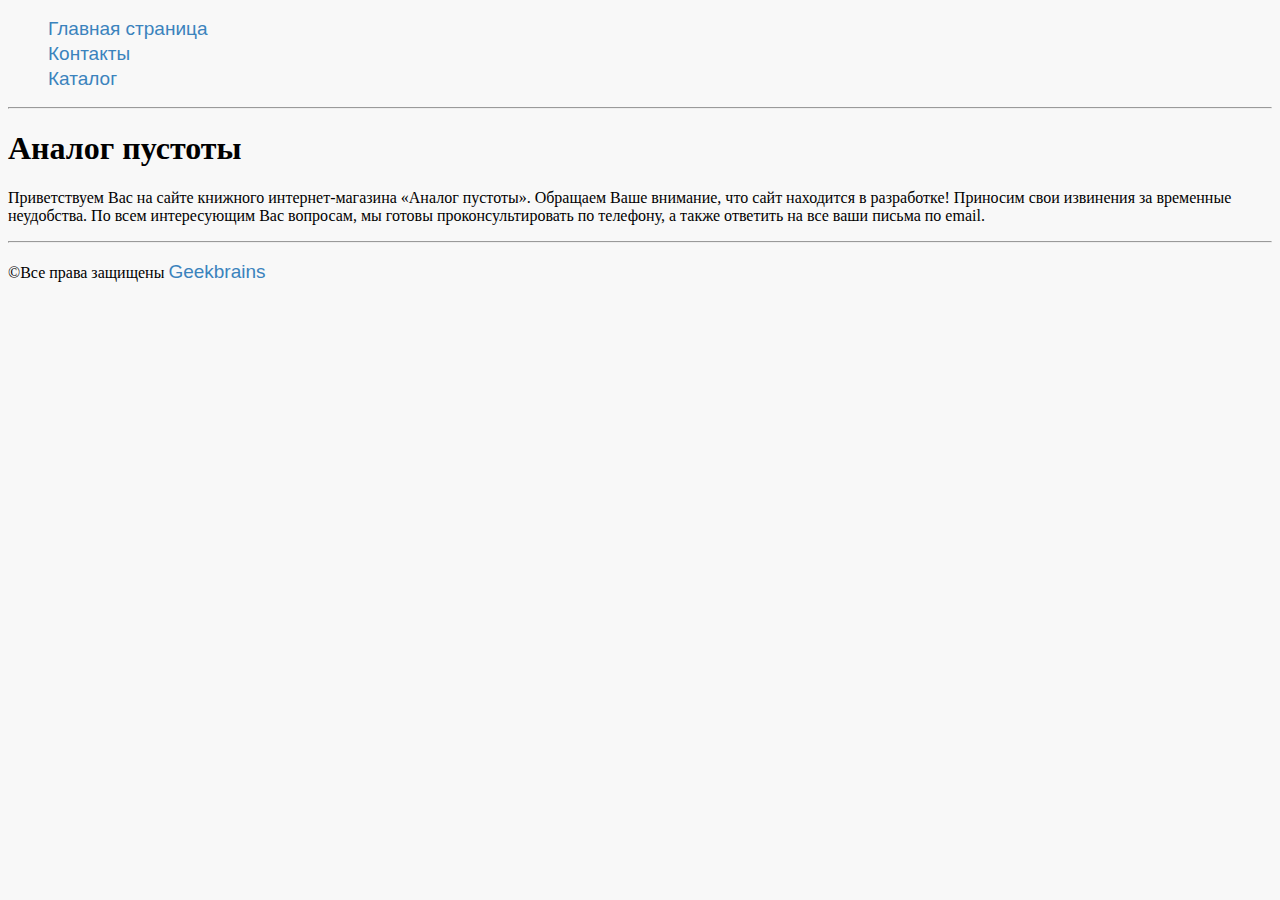
==== index.html @ f436721d "lesson-3" ====
<!DOCTYPE html>
<html>

<head>
    <meta charset="UTF-8">
    <title>Главная страница</title>
    <link rel="stylesheet" href="style.css">
</head>

<body class="bg">
    <ul class="menu">
        <li><a href="index.html">Главная страница</a></li>
        <li><a href="contact.html">Контакты</a><br></li>
        <li><a href="catalog.html">Каталог</a></li>
    </ul>
    <hr>

    <h1>Аналог пустоты</h1>
    <p>Приветствуем Вас&nbsp;на сайте книжного интернет-магазина &laquo;Аналог пустоты&raquo;. Обращаем Ваше внимание, что&nbsp;сайт находится в&nbsp;разработке! Приносим свои извинения за&nbsp;временные неудобства. По&nbsp;всем интересующим Вас&nbsp;вопросам, мы&nbsp;готовы проконсультировать по&nbsp;телефону, а&nbsp;также ответить на&nbsp;все ваши письма по&nbsp;email. </p>

    <hr>
    <footer>
        <p>&copy;Все права защищены <a class="link" href="https:/geekbrains.ru" target="_blank" title="Geekbrains.ru">Geekbrains</a></p>
    </footer>
</body>

</html>
---- style.css ----
.bg {
    background-color: #f8f8f8;
}

.menu li {
    list-style-type: none;
}

.menu li a {
    position: relative;
    line-height: 1;
    text-decoration: none;
    color: #3B83BD;
    font: 19px/25px sans-serif;
}

.link {
    position: relative;
    line-height: 1;
    text-decoration: none;
    color: #3B83BD;
    font: 19px/25px sans-serif;
}

.book-link,
.E-mail {
    position: relative;
    line-height: 1;
    text-decoration: none;
    color: #3B83BD;
    font: 19px/25px sans-serif;
}

a:not(.book-photo):not(.book-photo-link):after {
    display: block;
	position: absolute;
    cursor: pointer;
	left: 0; 
	width: 0;
	height: 2px; 
	background-color: #3B83BD; 
    content: "";
	transition: width 0.3s ease-out;
}

a:not(.book-photo):not(.book-photo-link):hover:after,
a:not(.book-photo):not(.book-photo-link):focus:after {
    width: 100%;
}

.book-photo {
    outline: 2px solid #000;
}

.heading {
    color: black;
    font-size: 18px;
    font-weight: 400;
    background: #eaeaea;
}

.short-desc {
    color: #707070;
    font-size: 14px;
    font-style: italic;
    line-height: 16px;
}

.detailed-desc {
    color: #484343;
    font-size: 16px;
    font-weight: 400;
    line-height: 24px;
    text-align: left;
}

.list {
    list-style-type: none;
}

.list li {
    color: #6e6e6e;
    font-size: 15px;
    font-weight: 500;
    line-height: 28px;
    background: url(catalog/img/faq_list5_2.png) no-repeat 0 4px;
    padding-left: 24px;
}

input[type="text"]::placeholder {
    color: #484343;
}

.input,
.button,
.textarea {
    border-radius: 3px;
    width: 200px;
    height: 35px;
    border: 1px solid;
    font-size: 14px;
    line-height: 35px;
    padding: 0 10px;
    cursor: text;  
}

.button {
    width: 130px;
    cursor: pointer;
}

.textarea {
    width: 330px;
    height: 100px;
}

.address,
.E-mail {
    list-style-type: none;
    font-size: 15px;
    font-weight: 500;
    line-height: 28px;
}

.write-to-us {
    color: black;
    font-size: 18px;
    font-weight: 400;
}
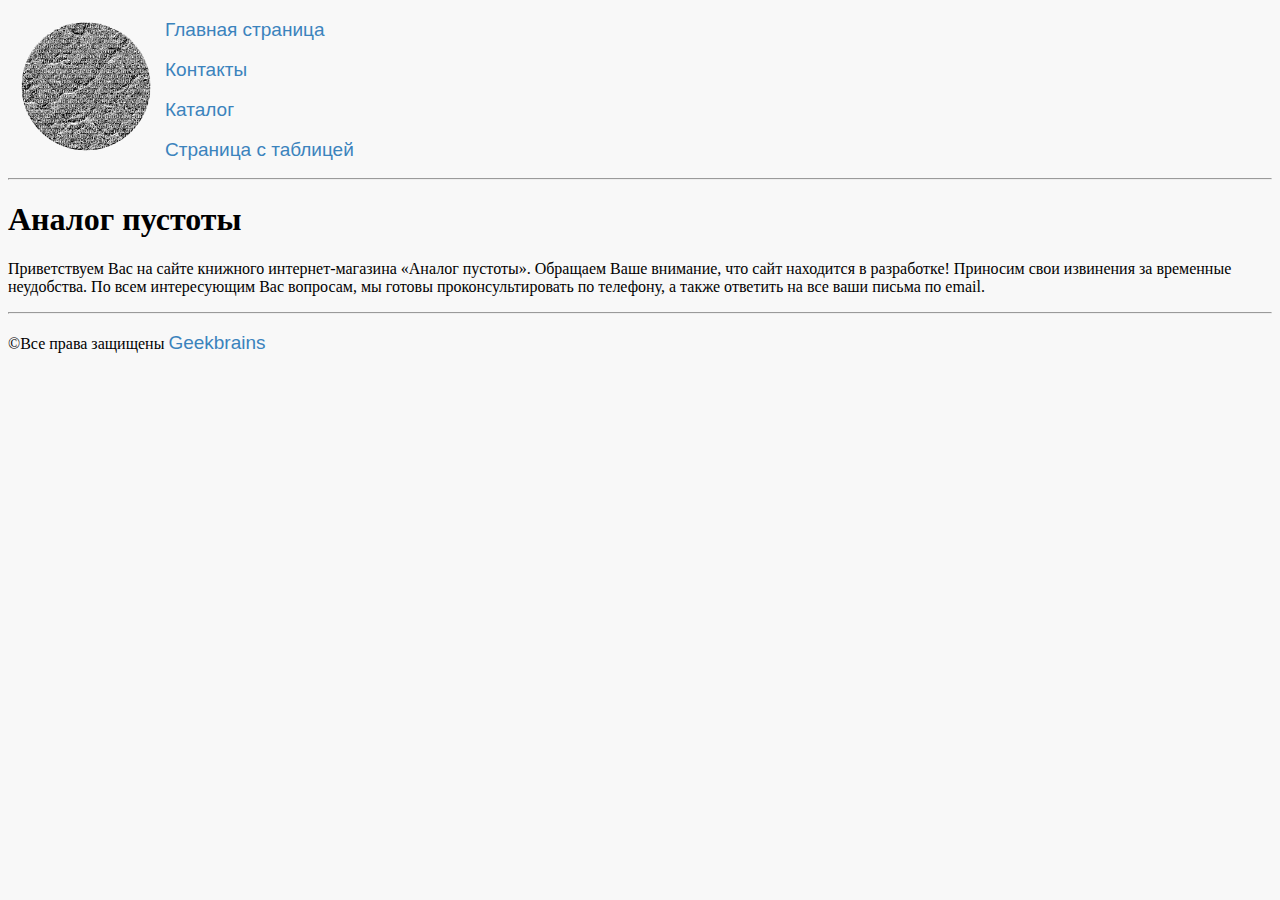
==== commit fa2294c7: "lesson-4.0" ====
--- a/index.html
+++ b/index.html
@@ -4,23 +4,35 @@
 <head>
     <meta charset="UTF-8">
     <title>Главная страница</title>
-    <link rel="stylesheet" href="style.css">
+    <link type="text/css" rel="stylesheet" href="style.css">
 </head>
 
 <body class="bg">
-    <ul class="menu">
-        <li><a href="index.html">Главная страница</a></li>
-        <li><a href="contact.html">Контакты</a><br></li>
-        <li><a href="catalog.html">Каталог</a></li>
-    </ul>
+    <header>
+        <table class="menu">
+            <tr>
+                <td rowspan="4" class="logo"><a class="logo-photo-link" href="index.html"><img src="catalog/img/bg-4.png" height="150px" alt="logo"></a></td>
+                <td><a href="index.html">Главная страница</a></td>
+            </tr>
+            <tr>
+                <td><a href="contact.html">Контакты</a></td>
+            </tr>
+            <tr>
+                <td><a href="catalog.html">Каталог</a></td>
+            </tr>
+            <tr>
+                <td><a href="table.html">Страница с таблицей</a></td>
+            </tr>
+        </table>
+    </header>
     <hr>
-
-    <h1>Аналог пустоты</h1>
-    <p>Приветствуем Вас&nbsp;на сайте книжного интернет-магазина &laquo;Аналог пустоты&raquo;. Обращаем Ваше внимание, что&nbsp;сайт находится в&nbsp;разработке! Приносим свои извинения за&nbsp;временные неудобства. По&nbsp;всем интересующим Вас&nbsp;вопросам, мы&nbsp;готовы проконсультировать по&nbsp;телефону, а&nbsp;также ответить на&nbsp;все ваши письма по&nbsp;email. </p>
-
+    <main>
+        <h1>Аналог пустоты</h1>
+        <p>Приветствуем Вас&nbsp;на сайте книжного интернет-магазина &laquo;Аналог пустоты&raquo;. Обращаем Ваше внимание, что&nbsp;сайт находится в&nbsp;разработке! Приносим свои извинения за&nbsp;временные неудобства. По&nbsp;всем интересующим Вас&nbsp;вопросам, мы&nbsp;готовы проконсультировать по&nbsp;телефону, а&nbsp;также ответить на&nbsp;все ваши письма по&nbsp;email.</p>
+    </main>
     <hr>
     <footer>
-        <p>&copy;Все права защищены <a class="link" href="https:/geekbrains.ru" target="_blank" title="Geekbrains.ru">Geekbrains</a></p>
+        <p>&copy;Все права защищены <a class="geekbrains" href="https:/geekbrains.ru" target="_blank" title="Geekbrains.ru">Geekbrains</a></p>
     </footer>
 </body>
 
--- a/style.css
+++ b/style.css
@@ -1,27 +1,11 @@
+/*Фон на страницах*/
 .bg {
     background-color: #f8f8f8;
 }
 
-.menu li {
-    list-style-type: none;
-}
-
-.menu li a {
-    position: relative;
-    line-height: 1;
-    text-decoration: none;
-    color: #3B83BD;
-    font: 19px/25px sans-serif;
-}
-
-.link {
-    position: relative;
-    line-height: 1;
-    text-decoration: none;
-    color: #3B83BD;
-    font: 19px/25px sans-serif;
-}
-
+/*Стиль ссылок*/
+.menu td a,
+.geekbrains,
 .book-link,
 .E-mail {
     position: relative;
@@ -31,27 +15,59 @@
     font: 19px/25px sans-serif;
 }
 
-a:not(.book-photo):not(.book-photo-link):after {
+/*Смена цвета ссылки при наведении*/
+.menu td a:hover,
+a:hover {
+    color: #0b4573;
+}
+
+/*Подчёркивание ссылки при наведении*/
+.menu td a:after,
+.geekbrains:after {
     display: block;
-	position: absolute;
+    position: absolute;
     cursor: pointer;
-	left: 0; 
-	width: 0;
-	height: 2px; 
-	background-color: #3B83BD; 
+    left: 0;
+    width: 0;
+    height: 2px;
+    background-color: #3B83BD;
     content: "";
-	transition: width 0.3s ease-out;
-}
-
-a:not(.book-photo):not(.book-photo-link):hover:after,
-a:not(.book-photo):not(.book-photo-link):focus:after {
+    transition: width 0.3s ease-out;
+}
+
+/*Подчёркивание ссылки при наведении полностью*/
+.menu td a:not(.logo-photo-link):hover:after,
+.menu td a:not(.logo-photo-link):focus:after,
+.geekbrains:hover:after,
+.geekbrains:focus:after {
     width: 100%;
 }
 
+/*Рамка изображения в разделе просмотра товара*/
 .book-photo {
     outline: 2px solid #000;
 }
 
+/*При наведении на изображения в разделе просмотра товара рамка исчезает*/
+.book-photo:hover {
+    outline: none;
+}
+
+/*Размер изображения в каталоге*/
+.book-photo-link img {
+    height: 250px;
+}
+
+/*Таблица в каталоге. Изменить.*/
+.catalog-table,
+.catalog-table tr td {
+    height: 100px;
+    width: 150px;
+    border-spacing: 140px 0;
+    vertical-align: top;
+}
+
+/*Заголовки (Краткое описание товара, Характеристики, Подробное описание товара)*/
 .heading {
     color: black;
     font-size: 18px;
@@ -59,6 +75,14 @@
     background: #eaeaea;
 }
 
+/*Первая буква первого слова на странице просмотра товара*/
+.short-desc:first-letter,
+.detailed-desc:first-letter {
+    font-family: "Times New Roman";
+    font-size: 200%;
+}
+
+/*Текст краткого описания товара*/
 .short-desc {
     color: #707070;
     font-size: 14px;
@@ -66,6 +90,7 @@
     line-height: 16px;
 }
 
+/*Текст подробного описания товара*/
 .detailed-desc {
     color: #484343;
     font-size: 16px;
@@ -74,46 +99,86 @@
     text-align: left;
 }
 
-.list {
-    list-style-type: none;
-}
-
-.list li {
+/*На странице просмотра товара в качестве маркеров свое изображение.*/
+.list tr {
+    background: url(catalog/img/faq_list5_2.png) no-repeat 0 4px;
+}
+
+/*Таблица краткого описания товара*/
+.list tr th,
+.list tr td {
     color: #6e6e6e;
     font-size: 15px;
     font-weight: 500;
     line-height: 28px;
-    background: url(catalog/img/faq_list5_2.png) no-repeat 0 4px;
     padding-left: 24px;
-}
-
-input[type="text"]::placeholder {
+    text-align: left;
+}
+
+/*Таблица с "Напишите нам" и картой*/
+.form-table,
+.form-table tr td {
+    width: 1500px;
+}
+
+/*Расположение карты внутри таблицы*/
+.map {
+    padding-top: 27px;
+    padding-left: 10%;
+}
+
+/*При вводе текста в поле Email на странице контактной информации меняет цвет текста и поля*/
+#email:focus {
+    color: #8bc53f;
+    outline: 1px solid #8bc53f;
+}
+
+/*Задает стиль для текста внутри полей input и textarea*/
+input[type="text"]::placeholder,
+textarea::placeholder {
     color: #484343;
-}
-
+    font: 14px/35px sans-serif;
+}
+
+/*Выравнивает поля формы внутри таблицы*/
+.input-table tr td {
+    height: 50px;
+    text-align: center;
+}
+
+/*Задает стиль для текста и курсора, введенного пользователем внутри полей input и textarea*/
 .input,
 .button,
+.textarea,
+.input-tema {
+    border-radius: 3px;
+    width: 71%;
+    height: 80%;
+    border: 1px solid;
+    font: 14px/35px sans-serif;
+    padding: 0 10px;
+    cursor: text;
+    text-transform: capitalize;
+}
+
+/*Задает стиль курсора для кнопок*/
+.button {
+    cursor: pointer;
+    
+}
+
+/*Задает ширину и высоту для поля textarea*/
 .textarea {
-    border-radius: 3px;
-    width: 200px;
-    height: 35px;
-    border: 1px solid;
-    font-size: 14px;
-    line-height: 35px;
-    padding: 0 10px;
-    cursor: text;  
-}
-
-.button {
-    width: 130px;
-    cursor: pointer;
-}
-
-.textarea {
-    width: 330px;
-    height: 100px;
-}
-
+    width: 86%;
+    height: 200px;
+}
+
+/*Задает ширину для поля с текстом темы*/
+.input-tema {
+    width: 86%;
+}
+
+/*Задает стиль для листа с адресом*/
 .address,
 .E-mail {
     list-style-type: none;
@@ -122,10 +187,24 @@
     line-height: 28px;
 }
 
+/*Отдельный стиль текста для "Напишите нам"*/
 .write-to-us {
     color: black;
     font-size: 18px;
     font-weight: 400;
 }
 
-
+/*Удалить*/
+
+.table-test,
+.table-test tr th,
+.table-test tr td {
+    border: 1px solid;
+    height: 100px;
+    width: 400px;
+    text-align: center;
+}
+
+.table-test {
+    border-collapse: collapse;
+}
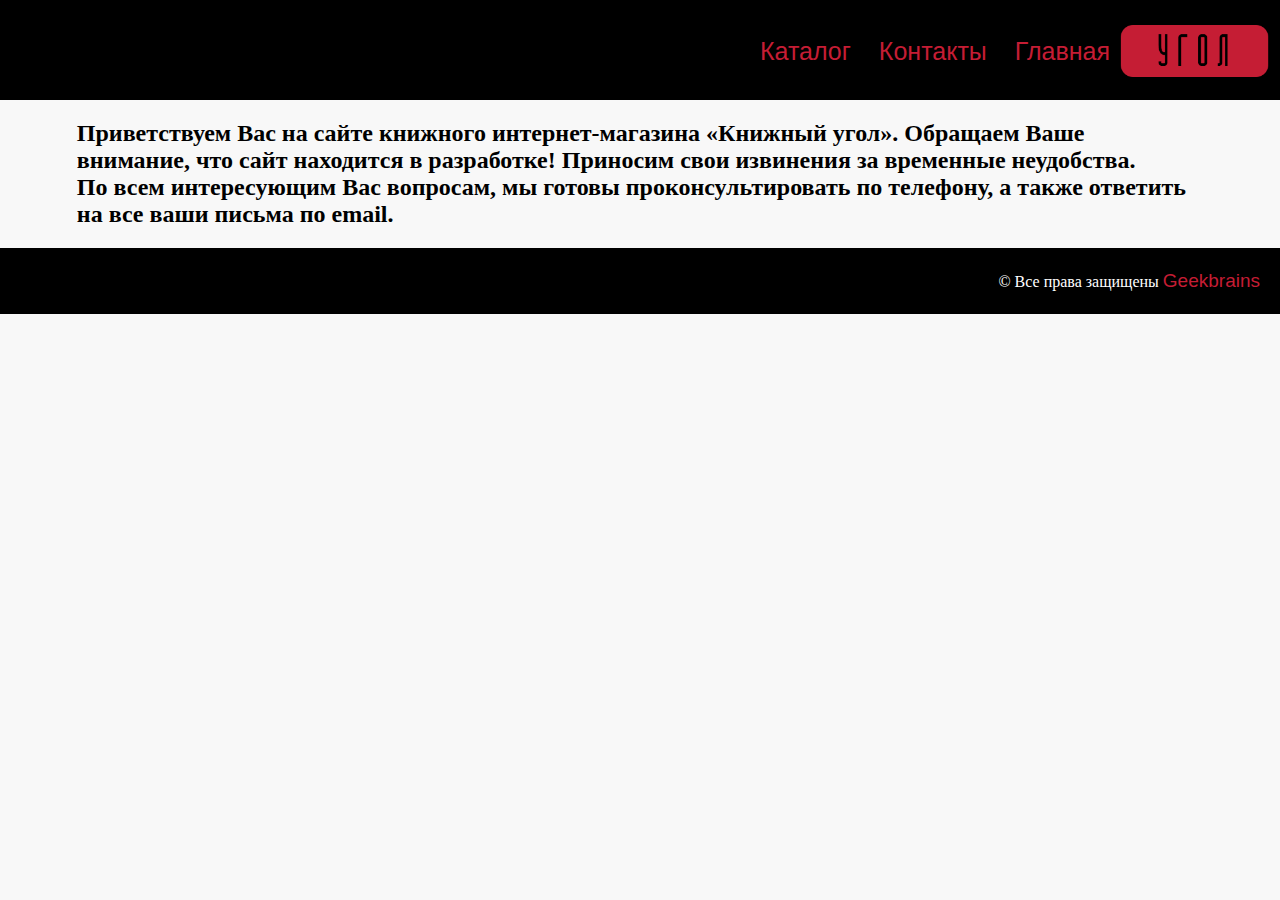
==== commit be0abf1d: "lesson-5.0" ====
--- a/index.html
+++ b/index.html
@@ -3,37 +3,45 @@
 
 <head>
     <meta charset="UTF-8">
-    <title>Главная страница</title>
-    <link type="text/css" rel="stylesheet" href="style.css">
+    <title>Книжный угол</title>
+    <link rel="stylesheet" href="style.css">
 </head>
 
 <body class="bg">
-    <header>
-        <table class="menu">
-            <tr>
-                <td rowspan="4" class="logo"><a class="logo-photo-link" href="index.html"><img src="catalog/img/bg-4.png" height="150px" alt="logo"></a></td>
-                <td><a href="index.html">Главная страница</a></td>
-            </tr>
-            <tr>
-                <td><a href="contact.html">Контакты</a></td>
-            </tr>
-            <tr>
-                <td><a href="catalog.html">Каталог</a></td>
-            </tr>
-            <tr>
-                <td><a href="table.html">Страница с таблицей</a></td>
-            </tr>
-        </table>
-    </header>
-    <hr>
-    <main>
-        <h1>Аналог пустоты</h1>
-        <p>Приветствуем Вас&nbsp;на сайте книжного интернет-магазина &laquo;Аналог пустоты&raquo;. Обращаем Ваше внимание, что&nbsp;сайт находится в&nbsp;разработке! Приносим свои извинения за&nbsp;временные неудобства. По&nbsp;всем интересующим Вас&nbsp;вопросам, мы&nbsp;готовы проконсультировать по&nbsp;телефону, а&nbsp;также ответить на&nbsp;все ваши письма по&nbsp;email.</p>
-    </main>
-    <hr>
-    <footer>
-        <p>&copy;Все права защищены <a class="geekbrains" href="https:/geekbrains.ru" target="_blank" title="Geekbrains.ru">Geekbrains</a></p>
-    </footer>
+    <div class="content">
+        <div class="header">
+            <div class="header_l">
+                <div class="header_logo">
+                    <a class="logo-photo-link" href="index.html"><img src="catalog/img/logo.png" height="62px" alt="logo"></a>
+                </div>
+                <div class="header_menu">
+                    <ul class="header_menu_list">
+                        <li class="header_menu_item">
+                            <a href="catalog.html">Каталог</a>
+                        </li>
+                        <li class="header_menu_item">
+                            <a href="contact.html">Контакты</a>
+                        </li>
+                        <li class="header_menu_item">
+                            <a href="index.html">Главная</a>
+
+                        </li>
+                    </ul>
+                </div>
+            </div>
+        </div>
+        <div class="main_page">
+            <div class="mainer">
+                <h2>Приветствуем Вас&nbsp;на сайте книжного интернет-магазина &laquo;Книжный угол&raquo;. Обращаем Ваше внимание, что&nbsp;сайт находится в&nbsp;разработке! Приносим свои извинения за&nbsp;временные неудобства. По&nbsp;всем интересующим Вас&nbsp;вопросам, мы&nbsp;готовы проконсультировать по&nbsp;телефону, а&nbsp;также ответить на&nbsp;все ваши письма по&nbsp;email.</h2>
+            </div>
+            <div class="footer">
+                <footer>
+                    <p>&copy; Все права защищены <a class="geekbrains" href="https:/geekbrains.ru" target="_blank" title="Geekbrains.ru">Geekbrains</a></p>
+                </footer>
+            </div>
+        </div>
+
+    </div>
 </body>
 
 </html>
--- a/style.css
+++ b/style.css
@@ -1,28 +1,38 @@
-/*Фон на страницах*/
 .bg {
     background-color: #f8f8f8;
-}
+    margin: 0;
+}
+
+.content {
+    
+}
+
 
 /*Стиль ссылок*/
-.menu td a,
+.header_menu_list li a,
 .geekbrains,
-.book-link,
-.E-mail {
+a {
     position: relative;
     line-height: 1;
     text-decoration: none;
-    color: #3B83BD;
+    color: #c51d34;
     font: 19px/25px sans-serif;
 }
 
 /*Смена цвета ссылки при наведении*/
-.menu td a:hover,
+.header_menu_list li a:hover,
 a:hover {
-    color: #0b4573;
+    color: #781712;
+}
+
+/*Смена цвета ссылки при нажатии*/
+.header_menu_list li a:active,
+a:active {
+    color: #c51d34;
 }
 
 /*Подчёркивание ссылки при наведении*/
-.menu td a:after,
+.header_menu_list li a:after,
 .geekbrains:after {
     display: block;
     position: absolute;
@@ -30,19 +40,175 @@
     left: 0;
     width: 0;
     height: 2px;
-    background-color: #3B83BD;
+    background-color: #c51d34;
     content: "";
     transition: width 0.3s ease-out;
 }
 
 /*Подчёркивание ссылки при наведении полностью*/
-.menu td a:not(.logo-photo-link):hover:after,
-.menu td a:not(.logo-photo-link):focus:after,
+.header_menu_list li a:hover:after,
+.header_menu_list li a:focus:after,
 .geekbrains:hover:after,
 .geekbrains:focus:after {
     width: 100%;
 }
 
+.header {
+    height: 100px;
+    position: relative;
+}
+
+.header_l {
+    background-color: black;
+    position: fixed;
+    width: 100%;
+    height: 100px;
+    z-index: 1;
+}
+
+.header_logo {
+    float: left;
+    padding-top: 20px;
+    padding-right: 8px;
+    position: absolute;
+    width: 155px;
+    height: 66px;
+    right: 0;
+}
+
+.header_menu {
+    padding-top: 20px;
+    position: absolute;
+    margin-right: 170px;
+    right: 0;
+}
+
+.header_menu_list {
+    overflow: hidden;
+    padding-left: 0px;
+}
+
+.header_menu_item {
+    display: inline;
+    overflow: hidden;
+    height: 50px;
+    padding-left: 24px;
+}
+
+.header_menu_list li a {
+    font: 25px/31px sans-serif;
+}
+
+.main_page {}
+
+.mainer {
+    background-color: #f8f8f8;
+    position: relative;
+    margin: 0 auto;
+    width: 88%;
+    padding-left: 10px;
+    padding-right: 10px;
+}
+
+
+
+
+
+
+
+.catalog_list {
+    position: relative;
+    margin-top: 50px;
+    margin-bottom: 50px;
+    height: 470px;
+    display: flex;
+    justify-content: center;
+}
+
+.books_card {
+    height: 400px;
+    width: 180px;
+    padding-right: 80px;
+    float: left;
+}
+
+.book_photo_link img {
+    width: 180px;
+    height: 290px;
+}
+
+.book_name {
+    height: 38px;
+}
+
+.book_link {
+    font: 14px/20px sans-serif;
+}
+
+.buy {
+    padding-left: 88px;
+    padding-top: 15px;
+}
+
+.buy_button {
+    height: 40px;
+    margin: 0;
+    text-align: center;
+    font-size: inherit;
+    outline: none;
+    border: none;
+    background-color: #c51d34;
+    font: 25px/31px sans-serif;
+    border-radius: 5px;
+}
+
+.buy_button:hover {
+    background-color: #a2231d;
+}
+
+.buy_button:active {
+    background-color: #c51d34;
+}
+
+.book_photo_link {}
+
+
+
+
+
+
+
+
+.product_main {
+    display: flex;
+    justify-content: center;
+    position: relative;
+}
+
+.product {
+    margin: 40px;
+    height: 100%;
+    width: 80%;
+}
+
+.product_photo_buy {
+    float: left;
+    padding-right: 60px;
+    padding-bottom: 20px;
+}
+
+.product_buy {
+    position: relative;
+    padding-top: 10px;
+}
+
+.product_photo {}
+
+.product_photo img {
+    height: 450px;
+    box-sizing: border-box;
+}
+
 /*Рамка изображения в разделе просмотра товара*/
 .book-photo {
     outline: 2px solid #000;
@@ -53,18 +219,72 @@
     outline: none;
 }
 
-/*Размер изображения в каталоге*/
-.book-photo-link img {
-    height: 250px;
-}
-
-/*Таблица в каталоге. Изменить.*/
-.catalog-table,
-.catalog-table tr td {
-    height: 100px;
-    width: 150px;
-    border-spacing: 140px 0;
-    vertical-align: top;
+.product_info {
+    overflow: hidden;
+}
+
+.product_name {
+    padding-bottom: 10px;
+    overflow: hidden;
+}
+
+.product_short_desc {
+    width: 70%;
+    height: 100%;
+    overflow: hidden;
+    margin-bottom: 30px;
+}
+
+/*Текст краткого описания товара*/
+.short_desc {
+    color: #707070;
+    font-size: 14px;
+    font-style: italic;
+    line-height: 16px;
+}
+
+.product_properties {
+    height: 100%;
+    overflow: hidden;
+}
+
+.product_props {}
+
+.product_prop {
+    color: #6e6e6e;
+    font-size: 15px;
+    font-weight: 500;
+    line-height: 28px;
+    text-align: left;
+}
+
+.product_title {
+    float: left;
+    width: 140px;
+}
+
+.product_value {}
+
+
+
+/*Первая буква первого слова на странице просмотра товара*/
+.short_desc:first-letter,
+.detailed_desc:first-letter {
+    font-family: "Times New Roman";
+    font-size: 200%;
+}
+
+.product_desc {
+    clear: both;
+}
+
+/*Текст подробного описания товара*/
+.detailed_desc {
+    color: #484343;
+    font-size: 16px;
+    font-weight: 400;
+    line-height: 24px;
+    text-align: left;
 }
 
 /*Заголовки (Краткое описание товара, Характеристики, Подробное описание товара)*/
@@ -75,56 +295,32 @@
     background: #eaeaea;
 }
 
-/*Первая буква первого слова на странице просмотра товара*/
-.short-desc:first-letter,
-.detailed-desc:first-letter {
-    font-family: "Times New Roman";
-    font-size: 200%;
-}
-
-/*Текст краткого описания товара*/
-.short-desc {
-    color: #707070;
-    font-size: 14px;
-    font-style: italic;
-    line-height: 16px;
-}
-
-/*Текст подробного описания товара*/
-.detailed-desc {
-    color: #484343;
-    font-size: 16px;
-    font-weight: 400;
-    line-height: 24px;
-    text-align: left;
-}
-
-/*На странице просмотра товара в качестве маркеров свое изображение.*/
-.list tr {
-    background: url(catalog/img/faq_list5_2.png) no-repeat 0 4px;
-}
-
-/*Таблица краткого описания товара*/
-.list tr th,
-.list tr td {
-    color: #6e6e6e;
-    font-size: 15px;
-    font-weight: 500;
-    line-height: 28px;
-    padding-left: 24px;
-    text-align: left;
-}
-
-/*Таблица с "Напишите нам" и картой*/
-.form-table,
-.form-table tr td {
-    width: 1500px;
-}
-
-/*Расположение карты внутри таблицы*/
-.map {
-    padding-top: 27px;
-    padding-left: 10%;
+
+
+
+
+
+
+
+.contact_body {
+    display: flex;
+    justify-content: center;
+    position: relative;
+}
+
+.contact {
+    width: 100%;
+}
+
+.letter_info {
+    display: flex;
+    justify-content: center;
+    position: relative;
+}
+
+.message {
+   float: left;
+    margin-bottom: 60px;
 }
 
 /*При вводе текста в поле Email на странице контактной информации меняет цвет текста и поля*/
@@ -138,12 +334,6 @@
 textarea::placeholder {
     color: #484343;
     font: 14px/35px sans-serif;
-}
-
-/*Выравнивает поля формы внутри таблицы*/
-.input-table tr td {
-    height: 50px;
-    text-align: center;
 }
 
 /*Задает стиль для текста и курсора, введенного пользователем внутри полей input и textarea*/
@@ -163,8 +353,8 @@
 
 /*Задает стиль курсора для кнопок*/
 .button {
+    width: 150px;
     cursor: pointer;
-    
 }
 
 /*Задает ширину и высоту для поля textarea*/
@@ -173,9 +363,44 @@
     height: 200px;
 }
 
-/*Задает ширину для поля с текстом темы*/
-.input-tema {
-    width: 86%;
+.name_mail {
+
+}
+
+.name {
+    height: 50px;
+    width: 450px;
+}
+
+.mail {
+    overflow: hidden;
+    height: 50px;
+    width: 450px;
+}
+
+.area {
+    
+}
+
+.buttons {
+    
+}
+
+.butt_submit {
+    float: left;
+   
+}
+
+.butt_reset {
+    float: right;
+    padding-right: 44px;
+}
+
+/*Отдельный стиль текста для "Напишите нам"*/
+.write-to-us {
+    color: black;
+    font-size: 18px;
+    font-weight: 400;
 }
 
 /*Задает стиль для листа с адресом*/
@@ -187,24 +412,35 @@
     line-height: 28px;
 }
 
-/*Отдельный стиль текста для "Напишите нам"*/
-.write-to-us {
-    color: black;
-    font-size: 18px;
-    font-weight: 400;
-}
-
-/*Удалить*/
-
-.table-test,
-.table-test tr th,
-.table-test tr td {
-    border: 1px solid;
-    height: 100px;
-    width: 400px;
-    text-align: center;
-}
-
-.table-test {
-    border-collapse: collapse;
-}
+.address_form{
+    overflow: hidden;
+    margin-top: 50px;
+    padding-left: 50px;
+    width: 30%;
+}
+
+.address li {
+    
+}
+
+.map {
+    overflow: hidden;
+    width: 100%;
+    height: 374px;
+    margin-bottom: 60px
+}
+
+
+
+.footer {
+    background-color: black;
+    width: 100%;
+    height: 66px;
+    text-align: right;
+    color: white;
+    clear: both;
+}
+
+.footer p {
+    padding: 20px;
+}
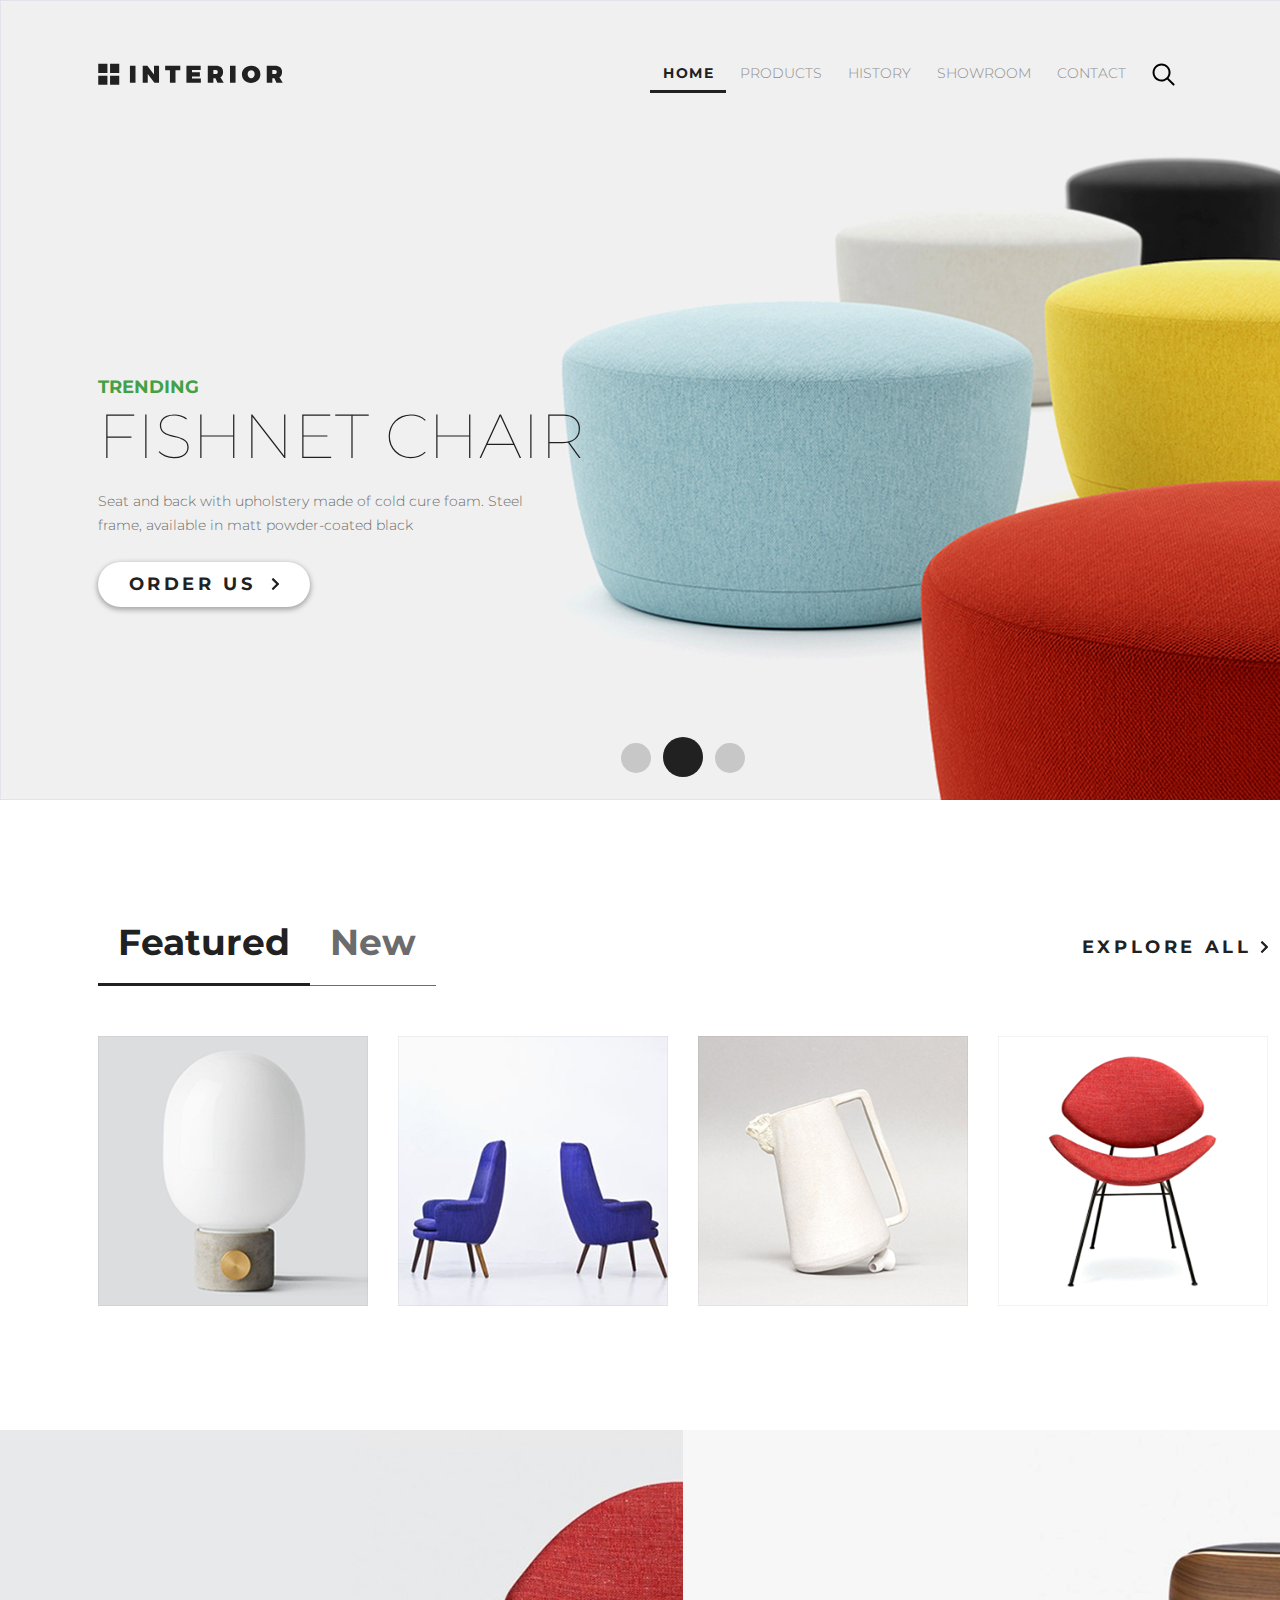
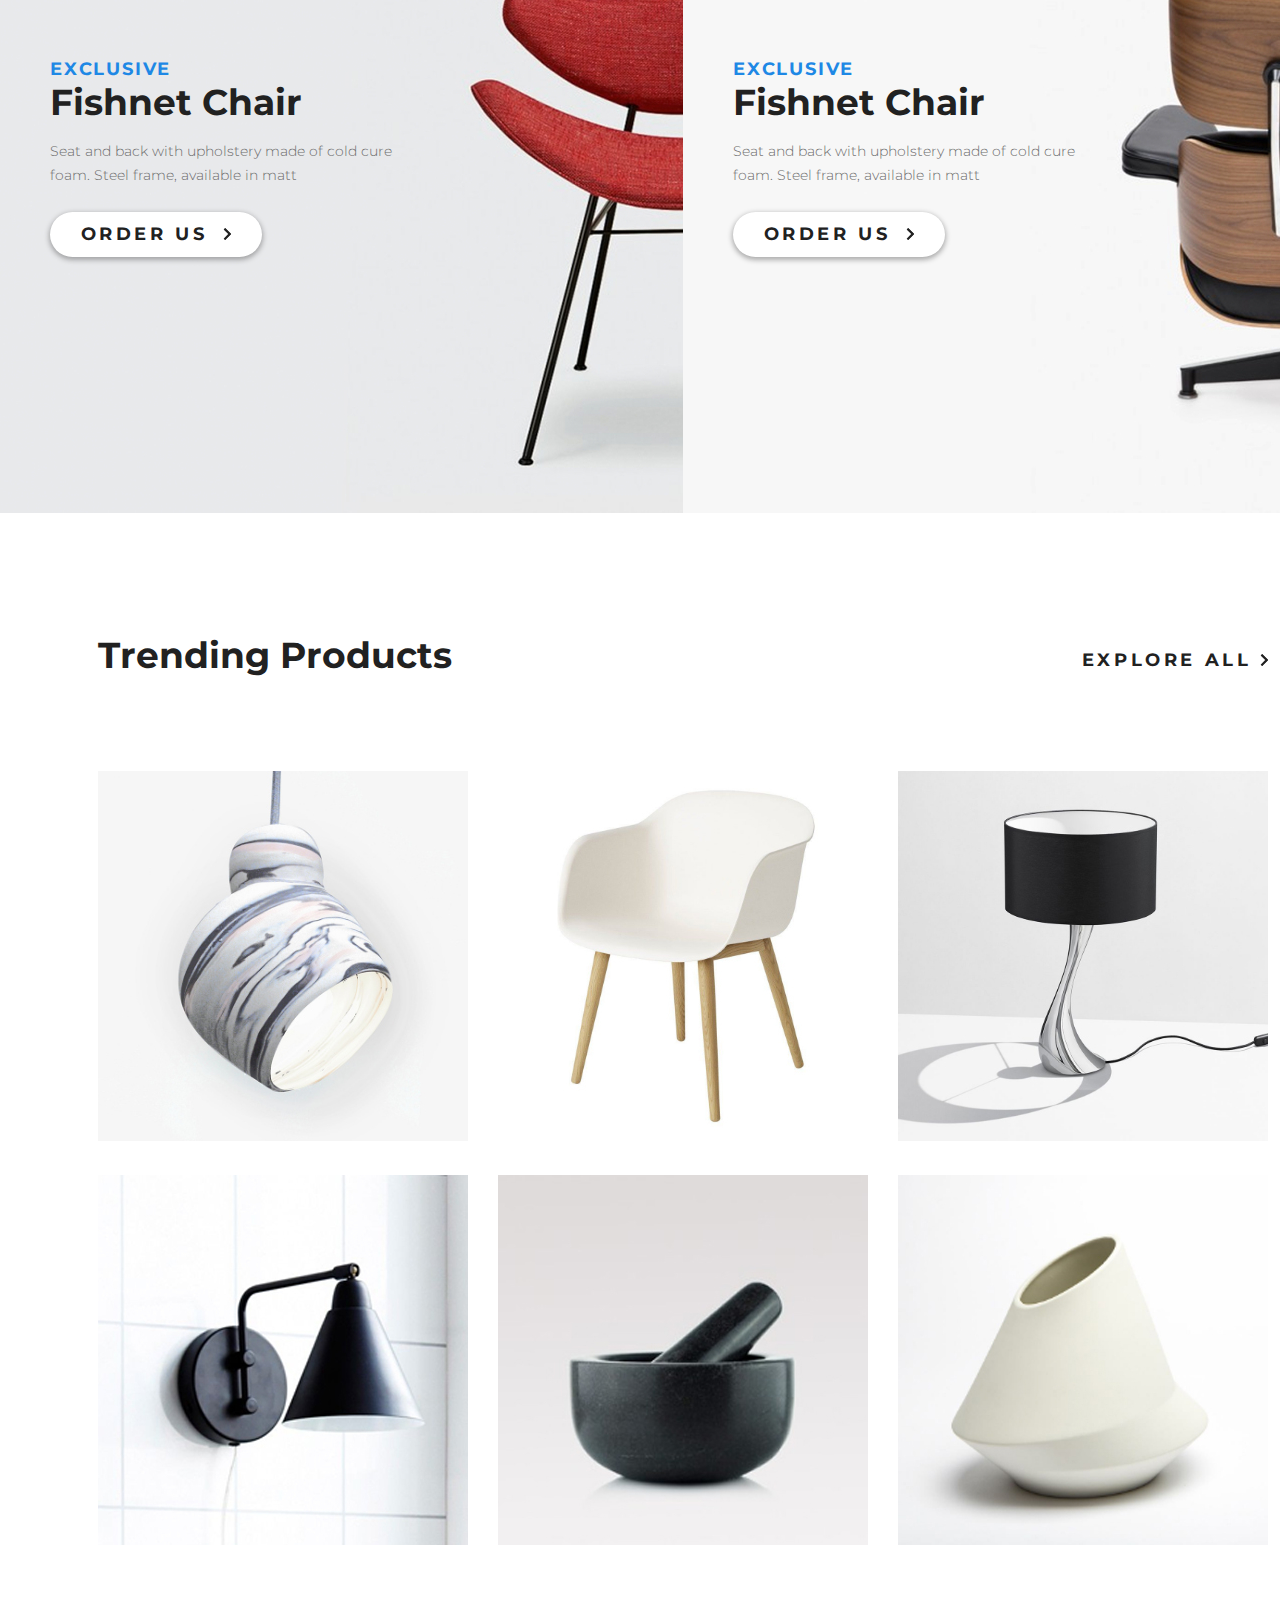
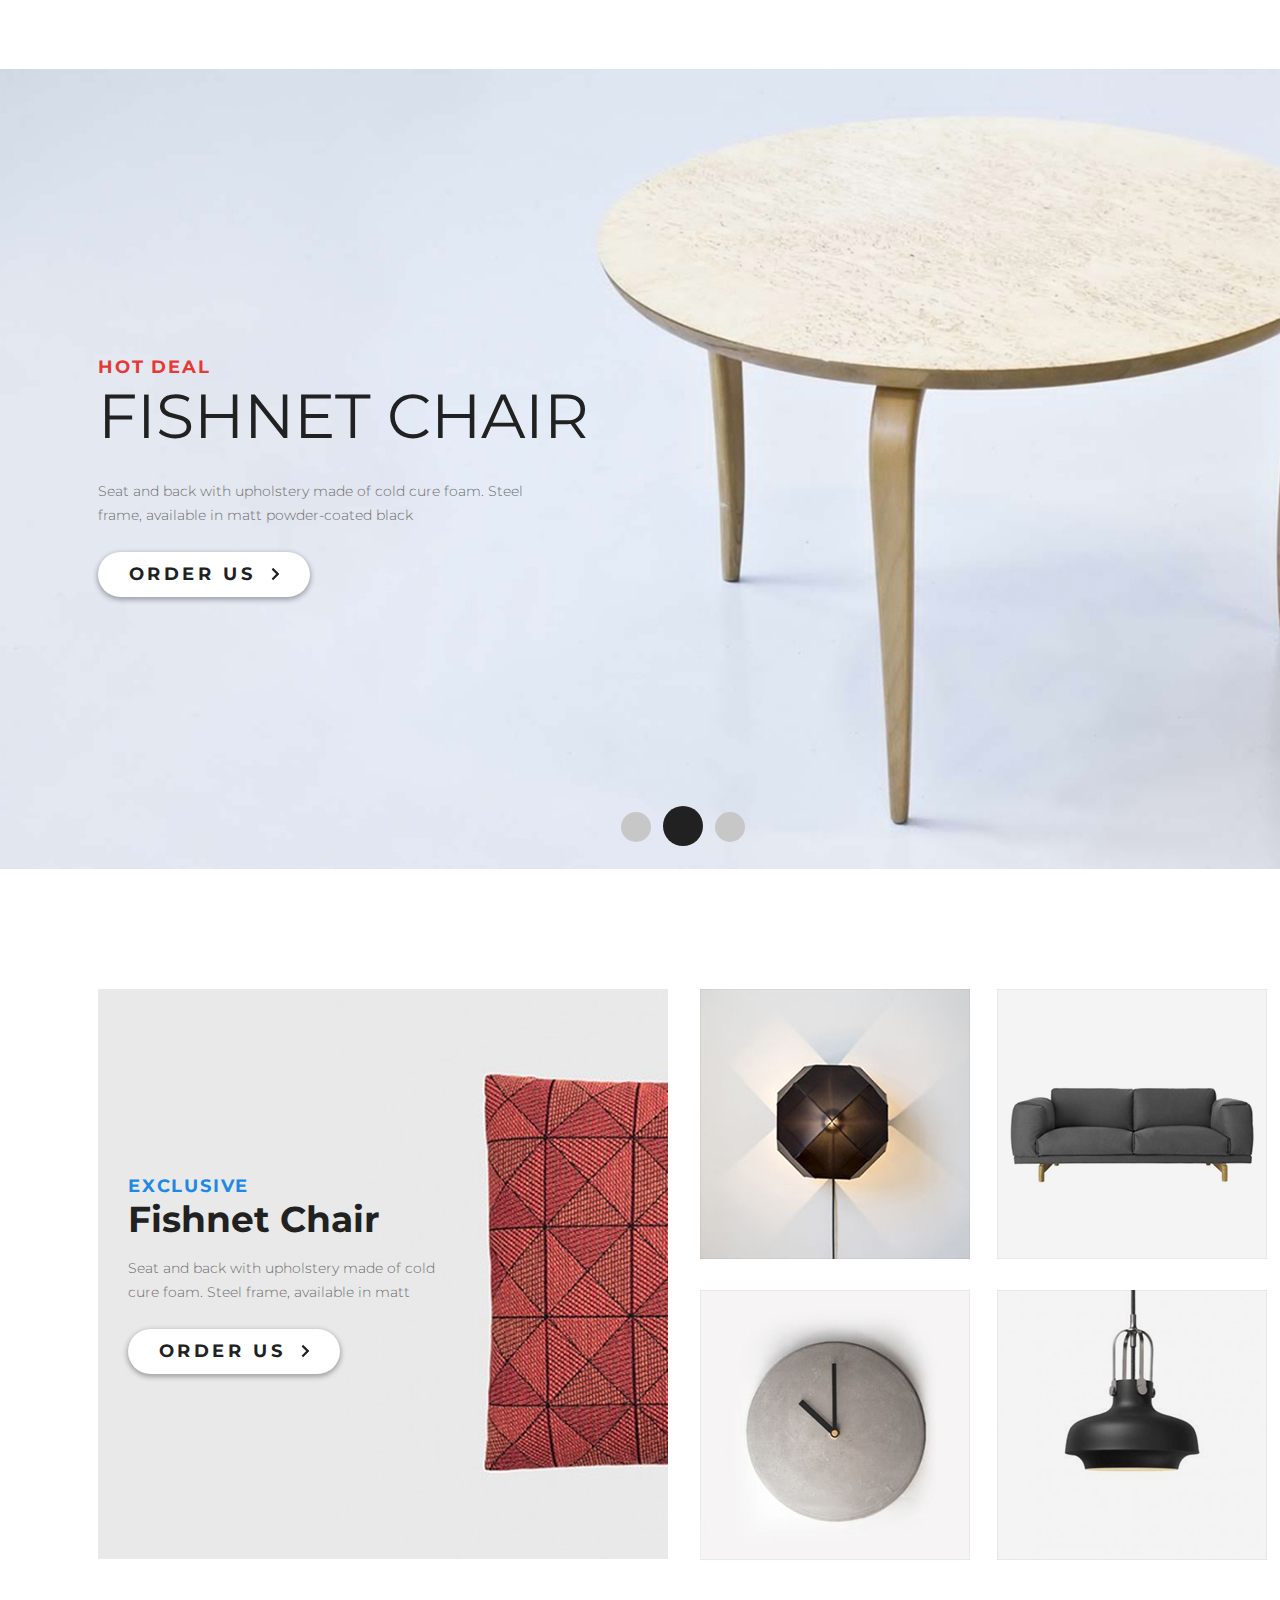
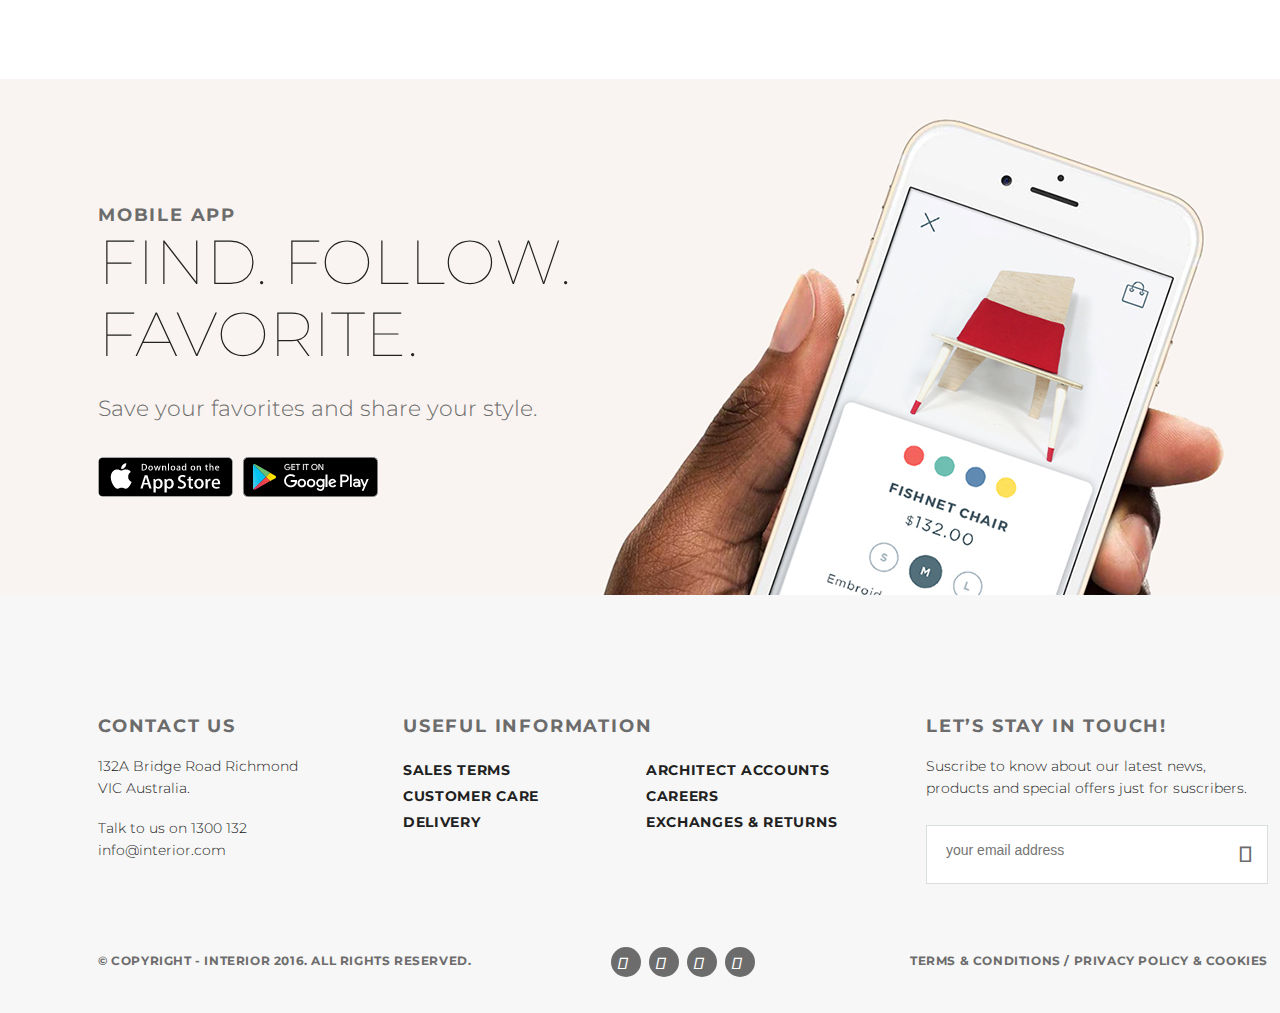
==== commit 0b9693fe: "lesson-6.0" ====
--- a/index.html
+++ b/index.html
@@ -3,44 +3,217 @@
 
 <head>
     <meta charset="UTF-8">
-    <title>Книжный угол</title>
+    <title>ГЛАВНАЯ</title>
     <link rel="stylesheet" href="style.css">
+    <link href="https://fonts.googleapis.com/css2?family=Montserrat:wght@100;300;400;700&display=swap" rel="stylesheet">
+    <link rel="stylesheet" href="https://i.icomoon.io/public/temp/e9938d19c7/UntitledProject/style.css">
+    <link rel="stylesheet" href="https://i.icomoon.io/public/temp/70972fb8df/UntitledProject/style.css">
+
 </head>
 
-<body class="bg">
-    <div class="content">
-        <div class="header">
-            <div class="header_l">
-                <div class="header_logo">
-                    <a class="logo-photo-link" href="index.html"><img src="catalog/img/logo.png" height="62px" alt="logo"></a>
-                </div>
-                <div class="header_menu">
-                    <ul class="header_menu_list">
-                        <li class="header_menu_item">
-                            <a href="catalog.html">Каталог</a>
-                        </li>
-                        <li class="header_menu_item">
-                            <a href="contact.html">Контакты</a>
-                        </li>
-                        <li class="header_menu_item">
-                            <a href="index.html">Главная</a>
-
-                        </li>
+<body>
+    <div class="container">
+        <div class="slider padding-side">
+            <div class="header clearfix">
+                <a href="#" class="logo"><img src="img/logo.svg" alt="logo"></a>
+                <ul class="menu">
+                    <li class="menu-list one"><a href="#" class="menu-link menu-link-active">HOME</a></li>
+                    <li class="menu-list two"><a href="#" class="menu-link">PRODUCTS</a></li>
+                    <li class="menu-list three"><a href="#" class="menu-link">HISTORY</a></li>
+                    <li class="menu-list four"><a href="#" class="menu-link">SHOWROOM</a></li>
+                    <li class="menu-list five"><a href="#" class="menu-link">CONTACT</a></li>
+                    <li class="menu-list"><a href="#" class="menu-link"><img src="img/search.svg" alt="search"></a></li>
+                    <hr />
+                </ul>
+            </div>
+            <div class="slider-text">
+                <p class="slider-trending">TRENDING</p>
+                <h2 class="slider-h2">Fishnet Chair</h2>
+                <p class="slider-content">Seat and back with upholstery made of cold cure foam. Steel frame, available in matt powder-coated black</p>
+                <a href="#" class="button">Order Us<img class="button-arrow" src="img/arrow.svg" alt="arrow"></a>
+            </div>
+            <div class="pagination">
+                <a href="" class="circle"></a>
+                <a href="" class="circle circle-active"></a>
+                <a href="" class="circle"></a>
+            </div>
+        </div>
+        <div class="page_layout">
+            <div class="pro4-catalog padding-side">
+                <div class="pro4-featured-head clearfix">
+                    <ul class="featured">
+                        <li class="pro4-list"><a href="#" class="pro4-link pro4-link-active">Featured</a></li>
+                        <li class="pro4-list"><a href="#" class="pro4-link">New</a></li>
                     </ul>
+                    <a href="#" class="explore-link">explore all <img src="img/arrow.svg" alt="arrow"></a>
+                </div>
+                <div class="pro4-products flex-dis">
+
+                    <div class="holder">
+                        <a href="#" class="pro4-products-link block-float">
+                            <img src="img/product-1.jpg" alt="product-1" class="pro4-products-photo product-hover">
+                            <div class="block">
+                                <div class="block-container">
+                                    <a href="" class="block-btn"><img src="img/arrow.svg" alt="arrow"></a>
+                                    <h4 class="block-h4">Fishnet Chair</h4>
+                                    <p class="block-content">Seat and back with upholstery made of cold cure foam</p>
+                                </div>
+                            </div>
+                        </a>
+                    </div>
+
+                    <div class="holder">
+                        <a href="#" class="pro4-products-link block-float">
+                            <img src="img/product-2.jpg" alt="product-2" class="pro4-products-photo product-hover">
+                            <div class="block">
+                                <div class="block-container">
+                                    <a href="" class="block-btn"><img src="img/arrow.svg" alt="arrow"></a>
+                                    <h4 class="block-h4">Fishnet Chair</h4>
+                                    <p class="block-content">Seat and back with upholstery made of cold cure foam</p>
+                                </div>
+                            </div>
+                        </a>
+                    </div>
+
+                    <div class="holder">
+                        <a href="#" class="pro4-products-link block-float">
+                            <img src="img/product-3.jpg" alt="product-3" class="pro4-products-photo product-hover">
+                            <div class="block">
+                                <div class="block-container">
+                                    <a href="" class="block-btn"><img src="img/arrow.svg" alt="arrow"></a>
+                                    <h4 class="block-h4">Fishnet Chair</h4>
+                                    <p class="block-content">Seat and back with upholstery made of cold cure foam</p>
+                                </div>
+                            </div>
+                        </a>
+                    </div>
+
+                    <div class="holder">
+                        <a href="#" class="pro4-products-lin block-float">
+                            <img src="img/product-4.jpg" alt="product-4" class="pro4-products-photo product-hover">
+                            <div class="block">
+                                <div class="block-container">
+                                    <a href="" class="block-btn"><img src="img/arrow.svg" alt="arrow"></a>
+                                    <h4 class="block-h4">Fishnet Chair</h4>
+                                    <p class="block-content">Seat and back with upholstery made of cold cure foam</p>
+                                </div>
+                            </div>
+                        </a>
+                    </div>
+
+                </div>
+            </div>
+            <div class="exclusive-catalog">
+                <div class="promo-left">
+                    <div class="promo-text">
+                        <p class="promo-exclusive">exclusive</p>
+                        <h3 class="promo-h3">Fishnet Chair</h3>
+                        <p class="promo-content">Seat and back with upholstery made of cold cure foam. Steel frame, available in matt</p>
+                        <a href="" class="button">Order Us<img class="button-arrow" src="img/arrow.svg" alt="arrow"></a>
+                    </div>
+                </div>
+                <div class="promo-right">
+                    <div class="promo-text">
+                        <p class="promo-exclusive">exclusive</p>
+                        <h3 class="promo-h3">Fishnet Chair</h3>
+                        <p class="promo-content">Seat and back with upholstery made of cold cure foam. Steel frame, available in matt</p>
+                        <a href="" class="button">Order Us<img class="button-arrow" src="img/arrow.svg" alt="arrow"></a>
+                    </div>
+                </div>
+            </div>
+            <div class="trending-catalog padding-side">
+                <div class="trending-head clearfix">
+                    <p class="trending">Trending Products</p>
+                    <a href="#" class="explore-link">explore all <img src="img/arrow.svg" alt="arrow"></a>
+                </div>
+                <div class="trending-products">
+                    <div class="trending-pro flex-dis">
+                        <a href="#" class="trending-product"><img src="img/trending-product-1.jpg" alt="trending-product-1" class="trending-product-photo product-hover"></a>
+                        <a href="#" class="trending-product"><img src="img/trending-product-2.jpg" alt="trending-product-2" class="trending-product-photo product-hover"></a>
+                        <a href="#" class="trending-product-end"><img src="img/trending-product-3.jpg" alt="trending-product-3" class="trending-product-photo product-hover"></a>
+                    </div>
+                    <div class="trending-pro flex-dis">
+                        <a href="#" class="trending-product"><img src="img/trending-product-4.jpg" alt="trending-product-4" class="trending-product-photo product-hover"></a>
+                        <a href="#" class="trending-product"><img src="img/trending-product-5.jpg" alt="trending-product-5" class="trending-product-photo product-hover"></a>
+                        <a href="#" class="trending-product-end"><img src="img/trending-product-6.jpg" alt="trending-product-6" class="trending-product-photo product-hover"></a>
+                    </div>
+                </div>
+            </div>
+            <div class="hot-deal-slider padding-side">
+                <div class="hot-deal-text">
+                    <p class="hot-deal">Hot deal</p>
+                    <h2 class="hot-deal-h2">Fishnet Chair</h2>
+                    <p class="hot-deal-content">Seat and back with upholstery made of cold cure foam. Steel frame, available in matt powder-coated black</p>
+                    <a href="" class="button">Order Us<img class="button-arrow" src="img/arrow.svg" alt="arrow"></a>
+                </div>
+                <div class="pagination">
+                    <a href="" class="circle"></a>
+                    <a href="" class="circle circle-active"></a>
+                    <a href="" class="circle"></a>
+                </div>
+            </div>
+            <div class="sm-catalog padding-side">
+                <div class="sm-left">
+                    <div class="sm-text">
+                        <p class="sm-exclusive">exclusive</p>
+                        <h3 class="sm-h3">Fishnet Chair</h3>
+                        <p class="sm-content">Seat and back with upholstery made of cold cure foam. Steel frame, available in matt</p>
+                        <a href="" class="button">Order Us<img class="button-arrow" src="img/arrow.svg" alt="arrow"></a>
+                    </div>
+                </div>
+                <div class="sm-right">
+                    <div class="sm-pro flex-dis">
+                        <a href="#" class="sm-product"><img src="img/product-1-sm.jpg" alt="" class="smproduct-photo product-hover"></a>
+                        <a href="#" class="sm-product-end"><img src="img/product-2-sm.jpg" alt="" class="smproduct-photo product-hover"></a>
+                    </div>
+                    <div class="sm-pro flex-dis">
+                        <a href="#" class="sm-product"><img src="img/product-3-sm.jpg" alt="" class="smproduct-photo product-hover"></a>
+                        <a href="#" class="sm-product-end"><img src="img/product-4-sm.jpg" alt="" class="smproduct-photo product-hover"></a>
+                    </div>
+                </div>
+            </div>
+            <div class="mobile-app-info">
+                <div class="mobile-text padding-side">
+                    <p class="mobile-app">mobile app</p>
+                    <h2 class="mobile-h2">Find. Follow. Favorite.</h2>
+                    <div class="mobile-content">Save your favorites and share your style.</div>
+                    <a href="#" class="app-store"><img src="img/app-store.jpg" alt="app store"></a>
+                    <a href="#" class="googel-play"><img src="img/google-play.jpg" alt="google play"></a>
+                </div>
+            </div>
+            <div class="footer padding-side">
+                <div class="info ">
+                    <div class="contact-us">
+                        <h4 class="footer-head">Contact Us</h4>
+                        <p class="address cont-letter">132A Bridge Road Richmond VIC Australia.</p>
+                        <p class="mail cont-letter">Talk to us on 1300 132 info@interior.com</p>
+                    </div>
+                    <div class="useful-information">
+                        <h4 class="footer-head">Useful Information</h4>
+                        <p class="useful-left useful-letter">Sales terms<br>Customer care<br>Delivery</p>
+                        <p class="useful-right useful-letter">Architect accounts<br>Careers<br>Exchanges & returns</p>
+                    </div>
+                    <div class="lets-stay">
+                        <h4 class="footer-head">Let’s Stay in Touch!</h4>
+                        <p class="lets-stay-content">Suscribe to know about our latest news, products and special offers just for suscribers.</p>
+                        <form action="" class="contact-form">
+                            <input type="text" placeholder="your email address" class="contact-form-input" autocomplete="off">
+                            <a class="contact-form-btn icon-paper-plane"></a>
+                        </form>
+                    </div>
+                </div>
+                <div class="copy">
+                    <p class="copyright fr">© Copyright - INTERIOR 2016. All Rights Reserved.</p>
+                    <div class="footer-container">
+                        <a class="submenu-link" href="#"><i class="icon icon-facebook"></i></a>
+                        <a class="submenu-link" href="#"><i class="icon icon-twitter"></i></a>
+                        <a class="submenu-link" href="#"><i class="icon icon-google-plus"></i></a>
+                        <a class="submenu-link" href="#"><i class="icon icon-pinterest2"></i></a>
+                    </div>
+                    <p class="terms fr">Terms & Conditions / Privacy policy & Cookies</p>
                 </div>
             </div>
         </div>
-        <div class="main_page">
-            <div class="mainer">
-                <h2>Приветствуем Вас&nbsp;на сайте книжного интернет-магазина &laquo;Книжный угол&raquo;. Обращаем Ваше внимание, что&nbsp;сайт находится в&nbsp;разработке! Приносим свои извинения за&nbsp;временные неудобства. По&nbsp;всем интересующим Вас&nbsp;вопросам, мы&nbsp;готовы проконсультировать по&nbsp;телефону, а&nbsp;также ответить на&nbsp;все ваши письма по&nbsp;email.</h2>
-            </div>
-            <div class="footer">
-                <footer>
-                    <p>&copy; Все права защищены <a class="geekbrains" href="https:/geekbrains.ru" target="_blank" title="Geekbrains.ru">Geekbrains</a></p>
-                </footer>
-            </div>
-        </div>
-
     </div>
 </body>
 
--- a/style.css
+++ b/style.css
@@ -1,446 +1,715 @@
-.bg {
-    background-color: #f8f8f8;
+* {
     margin: 0;
-}
-
-.content {
-    
-}
-
-
-/*Стиль ссылок*/
-.header_menu_list li a,
-.geekbrains,
-a {
-    position: relative;
-    line-height: 1;
-    text-decoration: none;
-    color: #c51d34;
-    font: 19px/25px sans-serif;
-}
-
-/*Смена цвета ссылки при наведении*/
-.header_menu_list li a:hover,
-a:hover {
-    color: #781712;
-}
-
-/*Смена цвета ссылки при нажатии*/
-.header_menu_list li a:active,
-a:active {
-    color: #c51d34;
-}
-
-/*Подчёркивание ссылки при наведении*/
-.header_menu_list li a:after,
-.geekbrains:after {
-    display: block;
-    position: absolute;
-    cursor: pointer;
-    left: 0;
-    width: 0;
-    height: 2px;
-    background-color: #c51d34;
+    padding: 0;
+}
+
+body {
+    font-family: "Montserrat", sans-serif;
+}
+
+.clearfix:after {
     content: "";
-    transition: width 0.3s ease-out;
-}
-
-/*Подчёркивание ссылки при наведении полностью*/
-.header_menu_list li a:hover:after,
-.header_menu_list li a:focus:after,
-.geekbrains:hover:after,
-.geekbrains:focus:after {
-    width: 100%;
-}
-
-.header {
-    height: 100px;
-    position: relative;
-}
-
-.header_l {
-    background-color: black;
-    position: fixed;
-    width: 100%;
-    height: 100px;
-    z-index: 1;
-}
-
-.header_logo {
-    float: left;
-    padding-top: 20px;
-    padding-right: 8px;
-    position: absolute;
-    width: 155px;
-    height: 66px;
-    right: 0;
-}
-
-.header_menu {
-    padding-top: 20px;
-    position: absolute;
-    margin-right: 170px;
-    right: 0;
-}
-
-.header_menu_list {
-    overflow: hidden;
-    padding-left: 0px;
-}
-
-.header_menu_item {
-    display: inline;
-    overflow: hidden;
-    height: 50px;
-    padding-left: 24px;
-}
-
-.header_menu_list li a {
-    font: 25px/31px sans-serif;
-}
-
-.main_page {}
-
-.mainer {
-    background-color: #f8f8f8;
-    position: relative;
-    margin: 0 auto;
-    width: 88%;
-    padding-left: 10px;
-    padding-right: 10px;
-}
-
-
-
-
-
-
-
-.catalog_list {
-    position: relative;
-    margin-top: 50px;
-    margin-bottom: 50px;
-    height: 470px;
+    display: table;
+    clear: both;
+}
+
+.padding-side {
+    padding-left: 98px;
+    padding-right: 98px;
+}
+
+.flex-dis {
     display: flex;
     justify-content: center;
 }
 
-.books_card {
-    height: 400px;
-    width: 180px;
+. .holder {
+    position: relative;
+    width: 270px;
+    height: 270px;
+    padding-right: 30px;
+}
+
+.block {
+    position: absolute;
+    width: 270px;
+    height: 270px;
+    background: rgba(255, 255, 255, 0.9);
+    outline: 1px solid #9c9c9c;
+    display: none;
+}
+
+.block-container {
+    padding-top: 62px;
+    padding-left: 32px;
+    width: 206px;
+    height: 126px;
+    text-align: center;
+}
+
+.block-btn {
+    font-size: 18px;
+    text-transform: uppercase;
+    display: inline-block;
+    width: 48px;
+    height: 48px;
+    text-align: center;
+    line-height: 45px;
+    text-decoration: none;
+    box-shadow: 0 2px 5px 1px rgba(33, 33, 33, 0.35);
+    border-radius: 23px;
+    background-color: #ffffff;
+}
+
+.block-h4 {
+    color: #212121;
+    font-size: 22px;
+    font-weight: 700;
+    padding-top: 10px;
+    padding-bottom: 13px;
+}
+
+.block-content {
+    color: #6c6c6c;
+    font-size: 14px;
+    font-weight: 300;
+    width: 226px;
+}
+
+.block-float {
+    float: left;
+}
+
+.holder:hover .block {
+    display: block;
+}
+
+.container {
+    width: 1366px;
+    margin: 0 auto;
+}
+
+/**header**/
+
+.slider {
+    height: 800px;
+    background-image: url(img/slider-img.jpg);
+    position: relative;
+}
+
+.header {
+    padding-top: 63px;
+}
+
+.menu {
+    float: right;
     padding-right: 80px;
-    float: left;
-}
-
-.book_photo_link img {
-    width: 180px;
-    height: 290px;
-}
-
-.book_name {
-    height: 38px;
-}
-
-.book_link {
-    font: 14px/20px sans-serif;
-}
-
-.buy {
-    padding-left: 88px;
+}
+
+.menu-list {
+    list-style-type: none;
+    float: left;
+}
+
+.menu-link {
+    color: #8c8c8c;
+    font-size: 14px;
+    font-weight: 300;
+    text-transform: uppercase;
+    text-decoration: none;
+    padding: 10px 13px;
+    width: 25%
+}
+
+.menu-link-active {
+    color: #212121;
+    font-weight: 700;
+    letter-spacing: 1.4px;
+}  
+
+.two:hover ~ hr {
+  margin-left: 15%;
+    width: 19%;
+}
+
+.three:hover ~ hr {
+  margin-left: 35%;
+    width: 16%;
+}
+
+.four:hover ~ hr {
+  margin-left: 52%;
+    width: 20%;
+}
+
+.five:hover ~ hr {
+  margin-left: 74%;
+    width: 16%;
+}
+
+hr {
+  height: 3px;
+  width: 14%;
+  margin: 0;
+  background: #212121;
+  border: none;
+  transition: .3s ease-in-out;
+}
+
+.slider-text {
+    padding-top: 283px;
+}
+
+.slider-trending {
+    color: #43a047;
+    font-size: 18px;
+    font-weight: 700;
+    text-transform: uppercase;
+}
+
+.slider-h2 {
+    color: #212121;
+    font-size: 62px;
+    font-weight: 100;
+    text-transform: uppercase;
+}
+
+.slider-content {
+    color: #6c6c6c;
+    font-size: 14px;
+    font-weight: 300;
     padding-top: 15px;
-}
-
-.buy_button {
+    margin-bottom: 25px;
+    width: 458px;
+    line-height: 24px
+}
+
+.button {
+    color: #212121;
+    font-size: 18px;
+    font-weight: 700;
+    text-transform: uppercase;
+    display: inline-block;
+    width: 212px;
+    height: 45px;
+    text-align: center;
+    line-height: 45px;
+    text-decoration: none;
+    box-shadow: 0 2px 5px 1px rgba(33, 33, 33, 0.35);
+    border-radius: 23px;
+    background-color: #ffffff;
+    letter-spacing: 3.6px;
+}
+
+.button-arrow {
+    padding-left: 16px;
+}
+
+.pagination {
+    position: absolute;
+    width: 1170px;
+    bottom: 19px;
+    text-align: center;
+}
+
+.circle {
+    width: 30px;
+    height: 30px;
+    border-radius: 50%;
+    background-color: #c7c7c7;
+    display: inline-block;
+    margin: 4px;
+}
+
+.circle-active {
+    width: 40px;
     height: 40px;
-    margin: 0;
+    background-color: #212121;
+    margin-bottom: 0;
+}
+
+/**end of header**/
+
+.page-layout {}
+
+/**pro4**/
+
+.por4-catalog {
+    height: 609px;
+}
+
+.pro4-featured-head {
+    padding-top: 120px;
+}
+
+.featured {
+    list-style-type: none;
+}
+
+.pro4-list {
+    float: left;
+}
+
+.pro4-link {
+    color: #6c6c6c;
+    font-size: 36px;
+    font-weight: 700;
+    text-decoration: none;
+    border-bottom: 1px solid #6c6c6c;
+    padding: 21px 20px;
+}
+
+.pro4-link-active {
+    color: #212121;
+    font-size: 36px;
+    font-weight: 700;
+    border-bottom: 3px solid #212121;
+    padding: 19px 20px;
+}
+
+.explore-link {
+    color: #212121;
+    font-size: 18px;
+    font-weight: 700;
+    text-transform: uppercase;
+    text-decoration: none;
+    float: right;
+    padding-top: 16px;
+    letter-spacing: 3.6px;
+}
+
+.pro4-products {
+    padding-top: 72px;
+    padding-bottom: 120px;
+}
+
+.pro4-products-link {
+    padding-right: 30px;
+}
+
+pro4-products-photo {
+    width: 270px;
+}
+
+/**end of pro4**/
+
+/**exclusive**/
+
+.exclusive-catalog {
+    height: 683px;
+    width: 1366px;
+}
+
+.promo-left {
+    background-image: url(img/promo-img1.jpg);
+    float: left;
+    height: 683px;
+    width: 683px;
+}
+
+.promo-right {
+    background-image: url(img/promo-img.jpg);
+    height: 683px;
+    overflow: hidden;
+}
+
+.promo-text {
+    padding-top: 228px;
+    padding-left: 50px;
+}
+
+.promo-exclusive {
+    color: #1e88e5;
+    font-size: 18px;
+    font-weight: 700;
+    text-transform: uppercase;
+    letter-spacing: 1.8px;
+}
+
+.promo-h3 {
+    color: #212121;
+    font-size: 36px;
+    font-weight: 700;
+}
+
+.promo-content {
+    color: #6c6c6c;
+    font-size: 14px;
+    font-weight: 300;
+    width: 385px;
+    padding-top: 15px;
+    padding-bottom: 25px;
+    line-height: 24px;
+}
+
+/**end of exclusive**/
+
+/**trending**/
+
+.trending-head {
+    padding-top: 120px;
+}
+
+.trending {
+    color: #212121;
+    font-size: 36px;
+    font-weight: 700;
+    float: left;
+}
+
+.trending-products {
+    padding-top: 64px;
+    padding-bottom: 120px;
+}
+
+.trending-product {
+    padding-right: 30px;
+    padding-top: 30px;
+}
+
+.trending-product-end {
+    padding-top: 30px;
+}
+
+/**end of trending**/
+
+/**hot-deal**/
+
+.hot-deal-slider {
+    background-image: url(img/hot-deal-slider.jpg);
+    height: 800px;
+    position: relative;
+}
+
+.hot-deal-text {
+    padding-top: 287px;
+}
+
+.hot-deal {
+    color: #e53935;
+    font-size: 18px;
+    font-weight: 700;
+    text-transform: uppercase;
+    letter-spacing: 1.8px;
+}
+
+.hot-deal-h2 {
+    color: #212121;
+    font-size: 62px;
+    font-weight: 400;
+    text-transform: uppercase;
+}
+
+.hot-deal-content {
+    color: #6c6c6c;
+    font-size: 14px;
+    font-weight: 300;
+    width: 458px;
+    padding-top: 25px;
+    padding-bottom: 25px;
+    line-height: 24px;
+}
+
+/**end of hot-deal**/
+
+/**sm**/
+
+.sm-catalog {
+    height: 810px;
+}
+
+.sm-left {
+    background-image: url(img/product-1-sm-left.png);
+    width: 570px;
+    height: 570px;
+    float: left;
+    margin-top: 120px;
+    margin-bottom: 120px;
+}
+
+.sm-text {
+    padding-top: 186px;
+    padding-left: 30px;
+}
+
+.sm-exclusive {
+    color: #1e88e5;
+    font-size: 18px;
+    font-weight: 700;
+    text-transform: uppercase;
+    letter-spacing: 1.8px;
+}
+
+.sm-h3 {
+    color: #212121;
+    font-size: 36px;
+    font-weight: 700;
+}
+
+.sm-content {
+    color: #6c6c6c;
+    font-size: 14px;
+    font-weight: 300;
+    line-height: 24px;
+    padding-top: 15px;
+    padding-bottom: 25px;
+    width: 340px;
+
+}
+
+.sm-right {
+    float: right;
+    width: 570px;
+    padding-top: 120px;
+    padding-bottom: 120px;
+}
+
+.sm-product {
+    padding-bottom: 27px;
+    padding-right: 27px;
+}
+
+/**end of sm**/
+
+/**mobile-app**/
+
+.mobile-app-info {
+    background-image: url(img/mobile-img.jpg);
+    height: 516px;
+}
+
+.mobile-text {
+    padding-top: 125px;
+}
+
+.mobile-app {
+    color: #6c6c6c;
+    font-size: 18px;
+    font-weight: 700;
+    text-transform: uppercase;
+    letter-spacing: 1.8px;
+}
+
+.mobile-h2 {
+    color: #212121;
+    font-size: 62px;
+    font-weight: 100;
+    text-transform: uppercase;
+    width: 487px;
+    line-height: 72px;
+}
+
+.mobile-content {
+    color: #6c6c6c;
+    font-size: 22px;
+    font-weight: 300;
+    padding-top: 25px;
+    padding-bottom: 35px;
+}
+
+.app-store {
+    float: left;
+    padding-right: 10px;
+}
+
+/**end of mobile-app**/
+
+/**footer**/
+
+.footer {
+    background-color: #f7f7f7;
+}
+
+.footer-head {
+    color: #6c6c6c;
+    font-size: 18px;
+    font-weight: 700;
+    text-transform: uppercase;
+    letter-spacing: 1.8px;
+    position: relative;
+}
+
+.cont-letter {
+    color: #212121;
+    font-size: 14px;
+    font-weight: 300;
+}
+
+.useful-letter {
+    color: #212121;
+    font-size: 14px;
+    font-weight: 700;
+    text-transform: uppercase;
+    letter-spacing: 0.7px;
+}
+
+.lets-stay-content {
+    color: #212121;
+    font-size: 14px;
+    font-weight: 300;
+}
+
+.fr {
+    color: #6c6c6c;
+    font-size: 12px;
+    font-weight: 700;
+    text-transform: uppercase;
+    letter-spacing: 0.6px;
+}
+
+.contact-us {
+    padding-top: 120px;
+    float: left;
+    padding-right: 80px;
+}
+
+.address {
+    width: 225px;
+    line-height: 22px;
+    padding-top: 18px;
+}
+
+.mail {
+    width: 221px;
+    line-height: 22px;
+    padding-top: 18px;
+}
+
+.useful-information {
+    padding-top: 120px;
+    float: left;
+    padding-right: 80px;
+}
+
+.useful-left {
+    float: left;
+    width: 140px;
+    padding-right: 103px;
+    line-height: 26px;
+    padding-top: 20px;
+}
+
+.useful-right {
+    width: 200px;
+    line-height: 26px;
+    overflow: hidden;
+    padding-top: 20px;
+}
+
+.lets-stay {
+    padding-top: 120px;
+    overflow: hidden;
+}
+
+.lets-stay-content {
+    padding-top: 18px;
+    line-height: 22px;
+    padding-bottom: 26px;
+}
+
+.contact-form {
+    overflow: hidden;
+    border: 1px solid #d9dee1;
+    background-color: #ffffff;
+}
+
+.contact-form-input {
+    width: 250px;
+    height: 48px;
+    padding-left: 19px;
+    border: 1px solid #d9dee1;
+    background-color: #ffffff;
+    color: #6c6c6c;
+    font-size: 14px;
+    font-weight: 300;
+    border: none;
+    outline: none;
+}
+
+.contact-form-btn {
+    float: right;
+    padding: 15px;
+    cursor: pointer;
+}
+
+.icon-paper-plane:before {
+    content: "\e900";
+    font-size: 22px;
+    color: #6c6c6c;
+}
+
+.copy {
+    clear: both;
+    padding-top: 69px;
+    padding-bottom: 60px;
+    position: relative;
+}
+
+.copyright {
+    position: absolute;
+    left: 0;
+}
+
+.footer-container {
+    bottom: 30px;
+    width: 100%;
+    position: absolute;
     text-align: center;
-    font-size: inherit;
-    outline: none;
-    border: none;
-    background-color: #c51d34;
-    font: 25px/31px sans-serif;
-    border-radius: 5px;
-}
-
-.buy_button:hover {
-    background-color: #a2231d;
-}
-
-.buy_button:active {
-    background-color: #c51d34;
-}
-
-.book_photo_link {}
-
-
-
-
-
-
-
-
-.product_main {
-    display: flex;
-    justify-content: center;
-    position: relative;
-}
-
-.product {
-    margin: 40px;
-    height: 100%;
-    width: 80%;
-}
-
-.product_photo_buy {
-    float: left;
-    padding-right: 60px;
-    padding-bottom: 20px;
-}
-
-.product_buy {
-    position: relative;
-    padding-top: 10px;
-}
-
-.product_photo {}
-
-.product_photo img {
-    height: 450px;
-    box-sizing: border-box;
-}
-
-/*Рамка изображения в разделе просмотра товара*/
-.book-photo {
-    outline: 2px solid #000;
-}
-
-/*При наведении на изображения в разделе просмотра товара рамка исчезает*/
-.book-photo:hover {
-    outline: none;
-}
-
-.product_info {
-    overflow: hidden;
-}
-
-.product_name {
-    padding-bottom: 10px;
-    overflow: hidden;
-}
-
-.product_short_desc {
-    width: 70%;
-    height: 100%;
-    overflow: hidden;
-    margin-bottom: 30px;
-}
-
-/*Текст краткого описания товара*/
-.short_desc {
-    color: #707070;
-    font-size: 14px;
-    font-style: italic;
-    line-height: 16px;
-}
-
-.product_properties {
-    height: 100%;
-    overflow: hidden;
-}
-
-.product_props {}
-
-.product_prop {
-    color: #6e6e6e;
-    font-size: 15px;
-    font-weight: 500;
-    line-height: 28px;
+}
+
+.terms {
+    position: absolute;
+    right: 0;
+}
+
+.submenu-link {
+    text-decoration: none;
+    width: 30px;
+    height: 30px;
+    border-radius: 50%;
+    background-color: #6c6c6c;
+    display: inline-block;
+    margin: 2px;
     text-align: left;
 }
 
-.product_title {
-    float: left;
-    width: 140px;
-}
-
-.product_value {}
-
-
-
-/*Первая буква первого слова на странице просмотра товара*/
-.short_desc:first-letter,
-.detailed_desc:first-letter {
-    font-family: "Times New Roman";
-    font-size: 200%;
-}
-
-.product_desc {
-    clear: both;
-}
-
-/*Текст подробного описания товара*/
-.detailed_desc {
-    color: #484343;
-    font-size: 16px;
-    font-weight: 400;
-    line-height: 24px;
-    text-align: left;
-}
-
-/*Заголовки (Краткое описание товара, Характеристики, Подробное описание товара)*/
-.heading {
-    color: black;
-    font-size: 18px;
-    font-weight: 400;
-    background: #eaeaea;
-}
-
-
-
-
-
-
-
-
-.contact_body {
-    display: flex;
-    justify-content: center;
-    position: relative;
-}
-
-.contact {
-    width: 100%;
-}
-
-.letter_info {
-    display: flex;
-    justify-content: center;
-    position: relative;
-}
-
-.message {
-   float: left;
-    margin-bottom: 60px;
-}
-
-/*При вводе текста в поле Email на странице контактной информации меняет цвет текста и поля*/
-#email:focus {
-    color: #8bc53f;
-    outline: 1px solid #8bc53f;
-}
-
-/*Задает стиль для текста внутри полей input и textarea*/
-input[type="text"]::placeholder,
-textarea::placeholder {
-    color: #484343;
-    font: 14px/35px sans-serif;
-}
-
-/*Задает стиль для текста и курсора, введенного пользователем внутри полей input и textarea*/
-.input,
-.button,
-.textarea,
-.input-tema {
-    border-radius: 3px;
-    width: 71%;
-    height: 80%;
-    border: 1px solid;
-    font: 14px/35px sans-serif;
-    padding: 0 10px;
-    cursor: text;
-    text-transform: capitalize;
-}
-
-/*Задает стиль курсора для кнопок*/
-.button {
-    width: 150px;
-    cursor: pointer;
-}
-
-/*Задает ширину и высоту для поля textarea*/
-.textarea {
-    width: 86%;
-    height: 200px;
-}
-
-.name_mail {
-
-}
-
-.name {
-    height: 50px;
-    width: 450px;
-}
-
-.mail {
-    overflow: hidden;
-    height: 50px;
-    width: 450px;
-}
-
-.area {
-    
-}
-
-.buttons {
-    
-}
-
-.butt_submit {
-    float: left;
-   
-}
-
-.butt_reset {
-    float: right;
-    padding-right: 44px;
-}
-
-/*Отдельный стиль текста для "Напишите нам"*/
-.write-to-us {
-    color: black;
-    font-size: 18px;
-    font-weight: 400;
-}
-
-/*Задает стиль для листа с адресом*/
-.address,
-.E-mail {
-    list-style-type: none;
-    font-size: 15px;
-    font-weight: 500;
-    line-height: 28px;
-}
-
-.address_form{
-    overflow: hidden;
-    margin-top: 50px;
-    padding-left: 50px;
-    width: 30%;
-}
-
-.address li {
-    
-}
-
-.map {
-    overflow: hidden;
-    width: 100%;
-    height: 374px;
-    margin-bottom: 60px
-}
-
-
-
-.footer {
-    background-color: black;
-    width: 100%;
-    height: 66px;
-    text-align: right;
+.icon {
     color: white;
-    clear: both;
-}
-
-.footer p {
-    padding: 20px;
-}
+    position: absolute;
+    margin-top: 7px;
+    padding-left: 7px;
+}
+
+.icon-facebook:before {
+    content: "\ea90";
+}
+
+.icon-facebook:hover {
+    color: #3b5998;
+}
+
+.icon-twitter:before {
+    content: "\ea96";
+}
+
+.icon-twitter:hover {
+    color: #1DA1F2;
+}
+
+.icon-google-plus:before {
+    content: "\ea8b";
+}
+
+.icon-google-plus:hover {
+    color: #dd4e41;
+}
+
+.icon-pinterest2:before {
+    content: "\ead2";
+}
+
+.icon-pinterest2:hover {
+    color: #BD081C;
+}
+
+/**end of footer**/
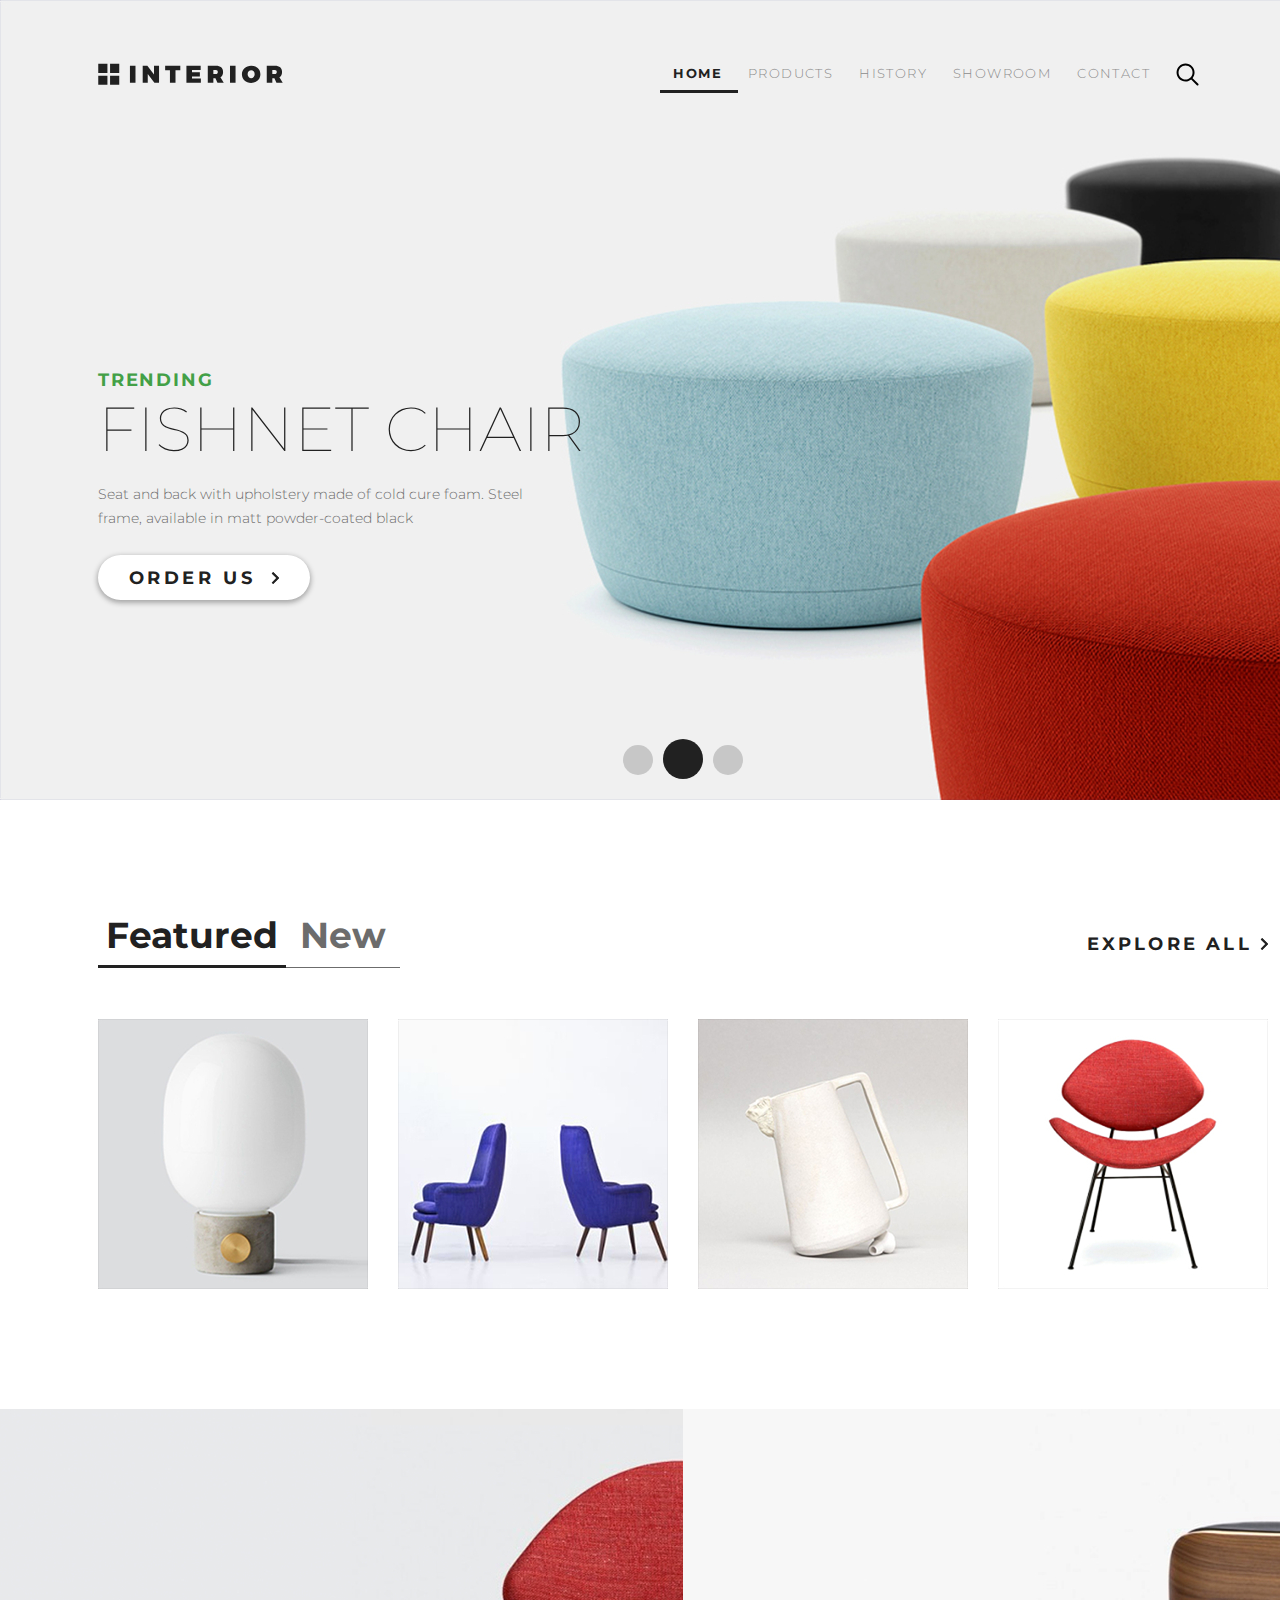
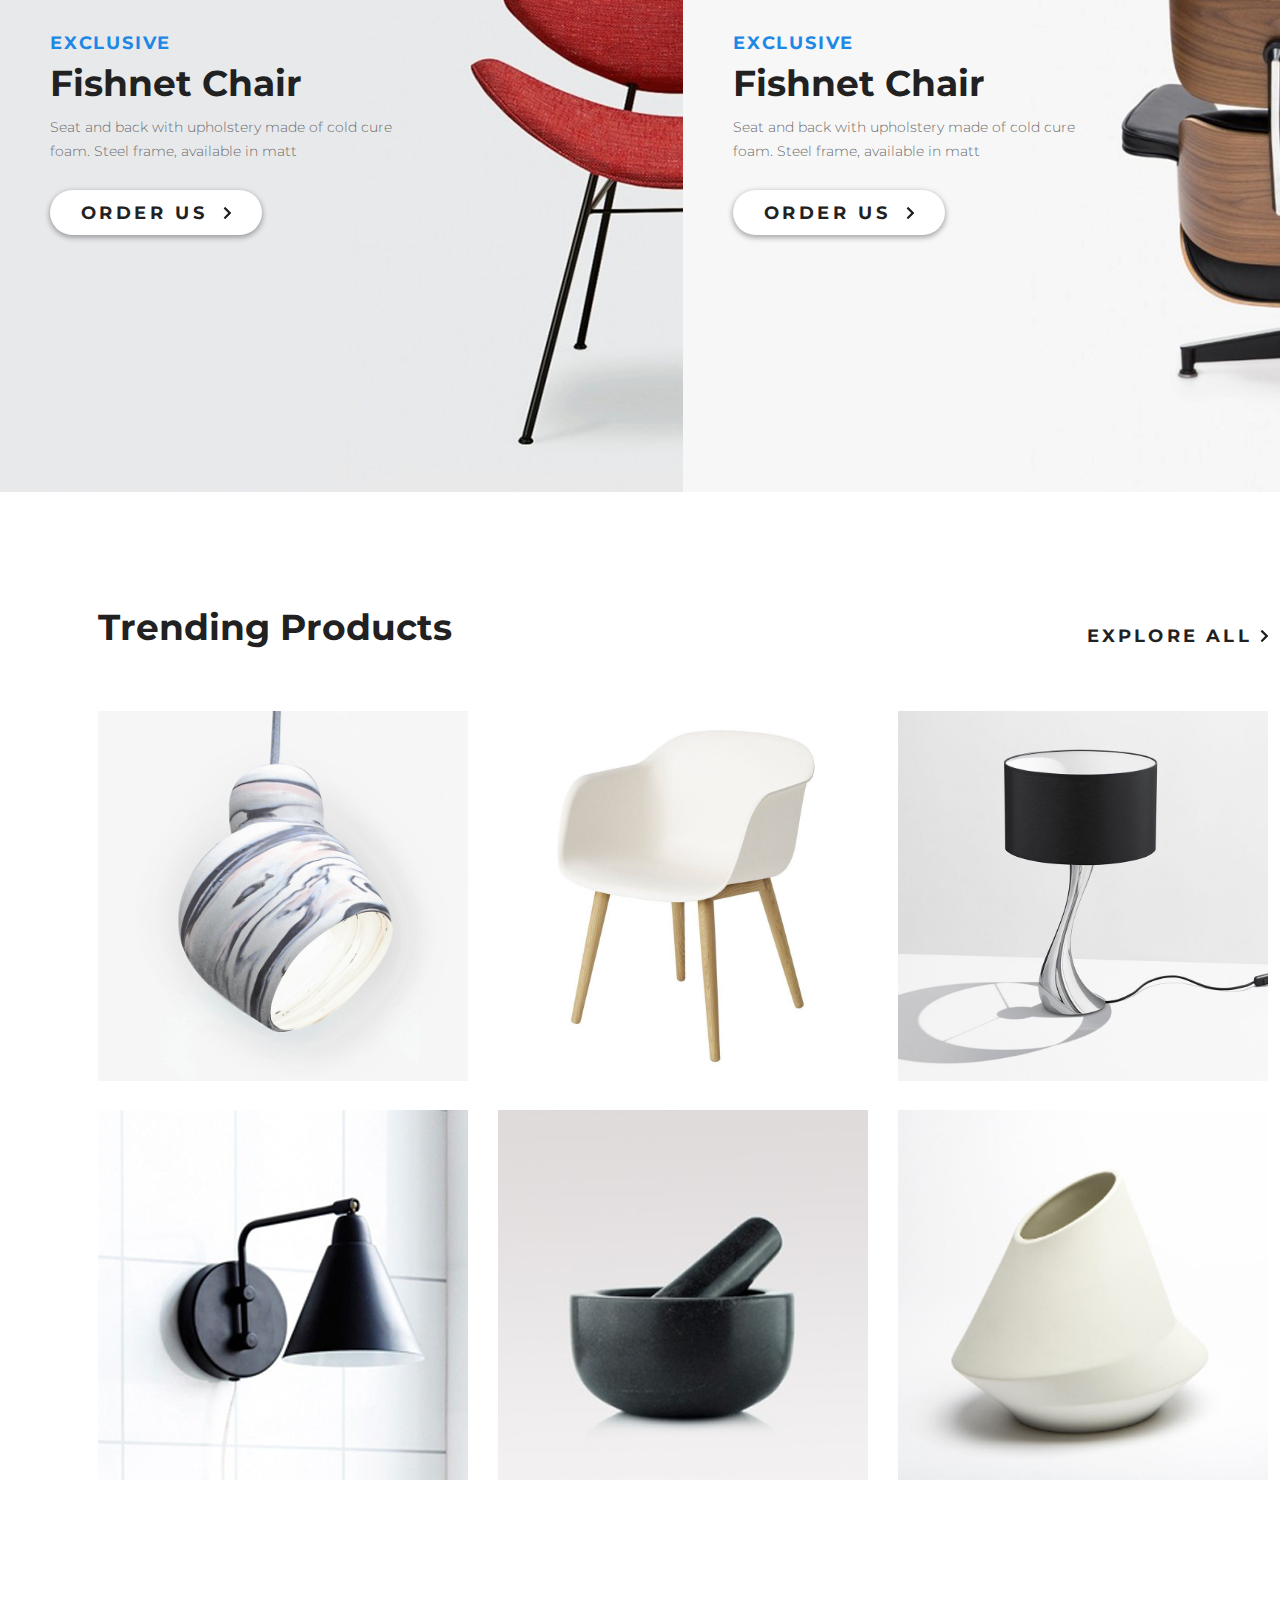
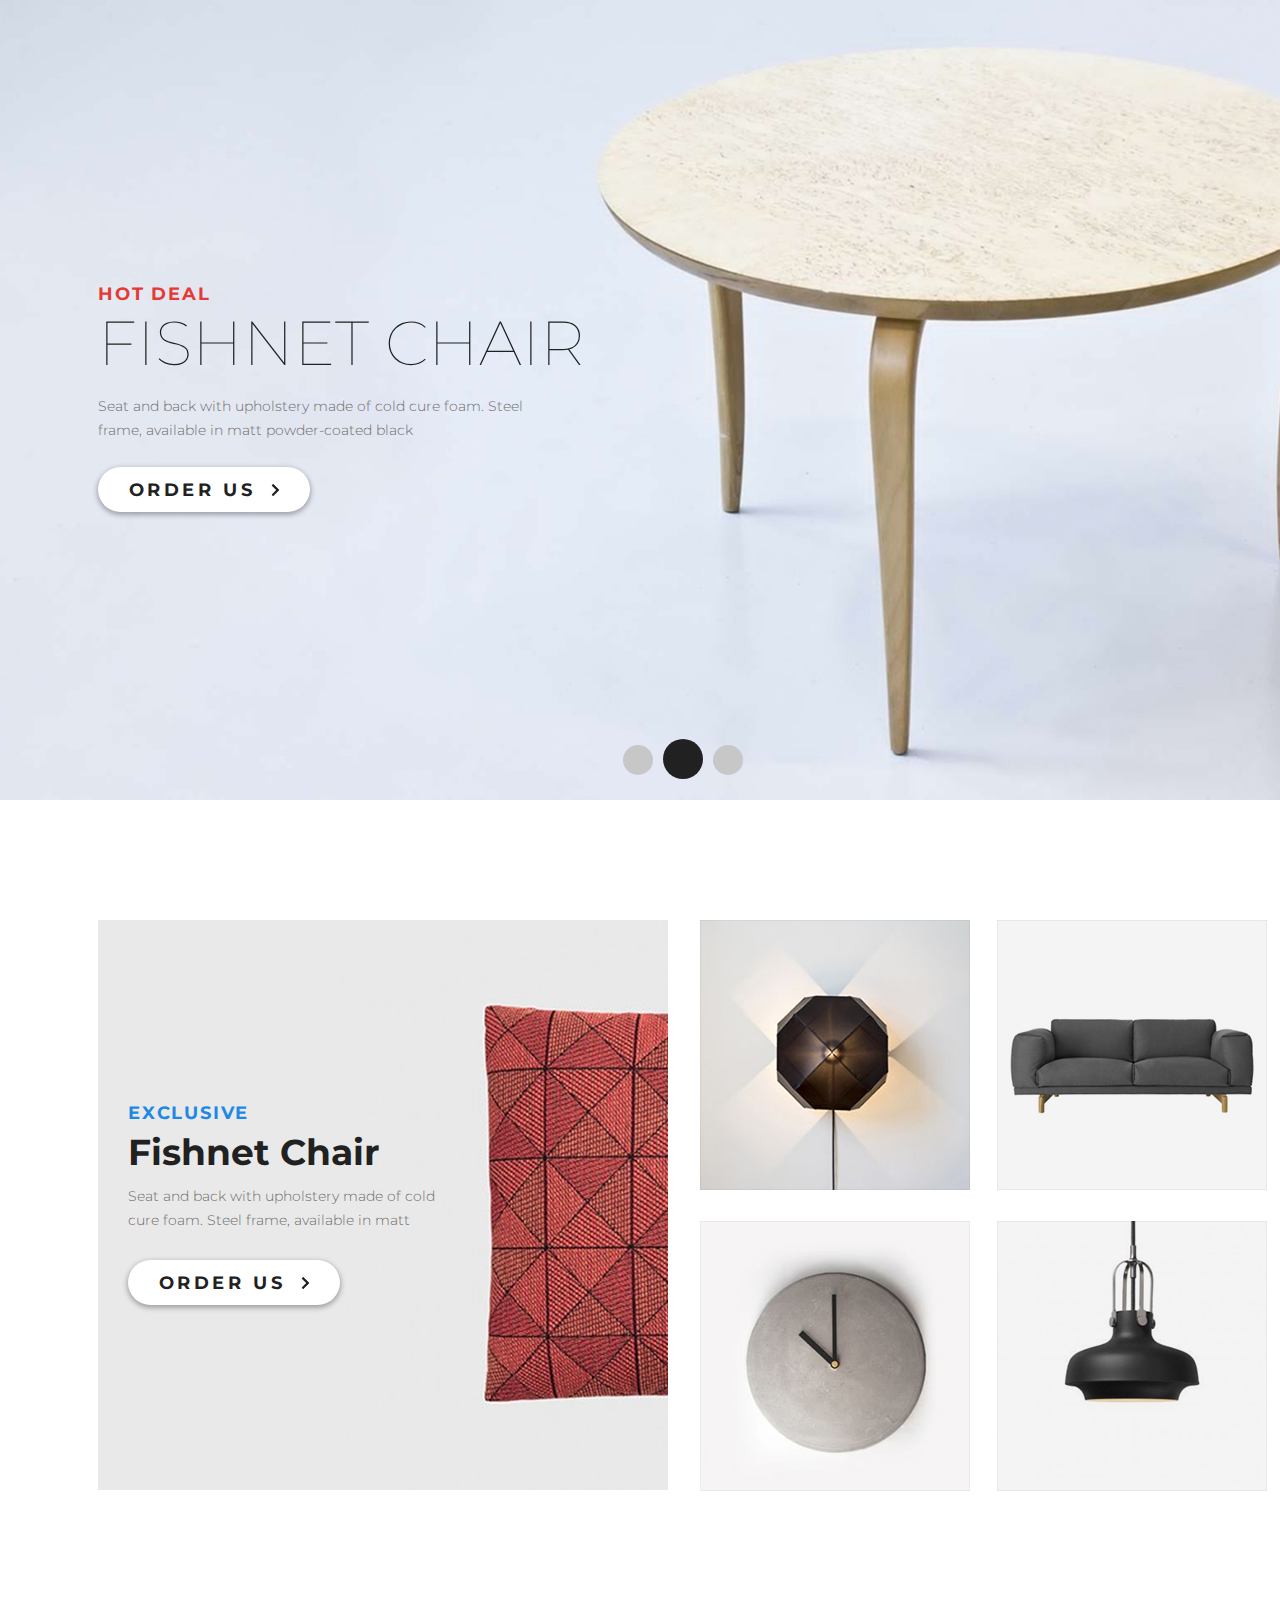
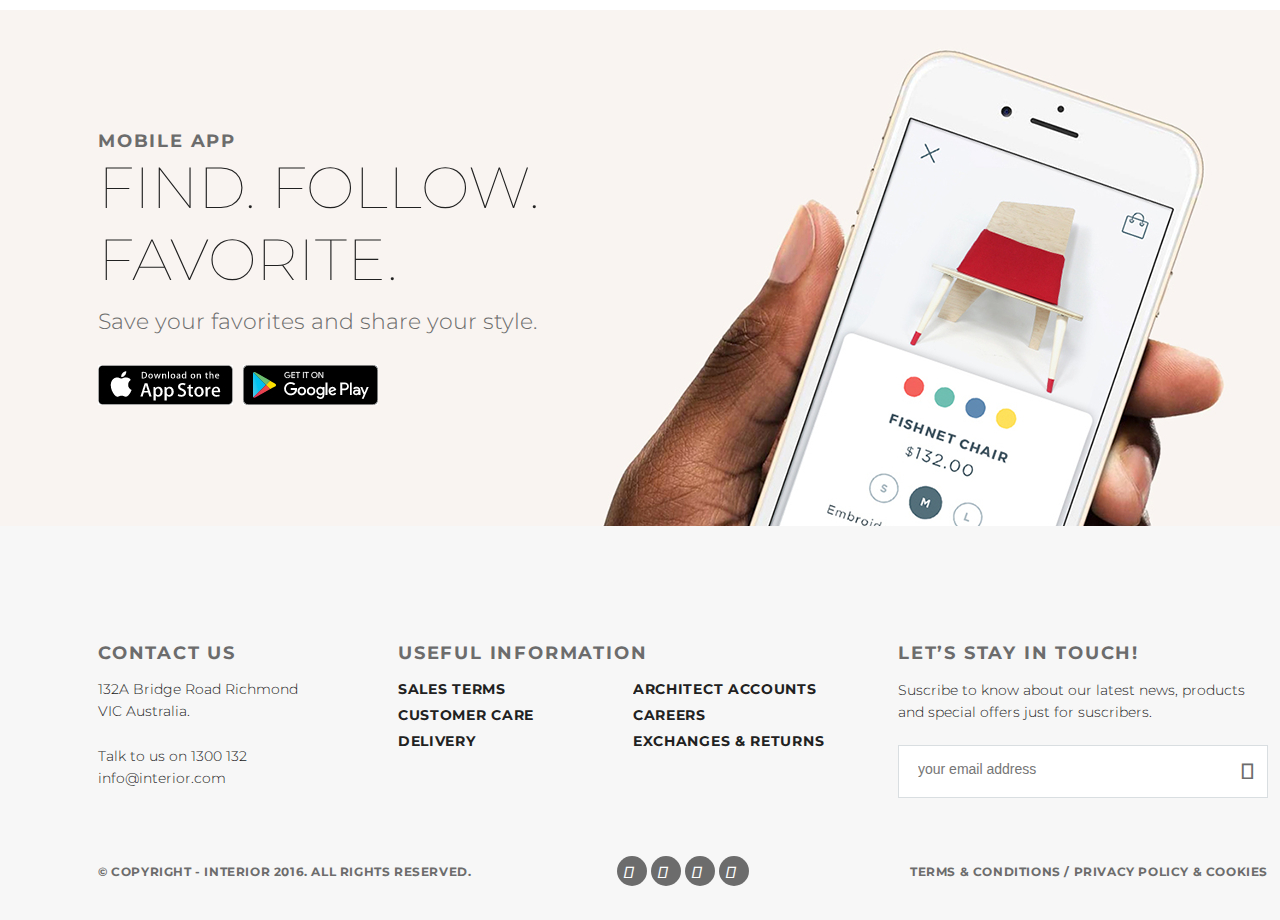
==== commit 49e0334a: "lesson-6.1" ====
--- a/index.html
+++ b/index.html
@@ -6,8 +6,7 @@
     <title>ГЛАВНАЯ</title>
     <link rel="stylesheet" href="style.css">
     <link href="https://fonts.googleapis.com/css2?family=Montserrat:wght@100;300;400;700&display=swap" rel="stylesheet">
-    <link rel="stylesheet" href="https://i.icomoon.io/public/temp/e9938d19c7/UntitledProject/style.css">
-    <link rel="stylesheet" href="https://i.icomoon.io/public/temp/70972fb8df/UntitledProject/style.css">
+    <link rel="stylesheet" href="https://i.icomoon.io/public/temp/17d9456d73/UntitledProject/style.css">
 
 </head>
 
--- a/style.css
+++ b/style.css
@@ -103,61 +103,63 @@
 
 .menu {
     float: right;
-    padding-right: 80px;
+    padding-right: 56px;
 }
 
 .menu-list {
     list-style-type: none;
     float: left;
+
 }
 
 .menu-link {
     color: #8c8c8c;
-    font-size: 14px;
+    font-size: 13px;
     font-weight: 300;
     text-transform: uppercase;
     text-decoration: none;
     padding: 10px 13px;
-    width: 25%
+    width: 25%;
+    letter-spacing: 1.4px;
 }
 
 .menu-link-active {
     color: #212121;
     font-weight: 700;
     letter-spacing: 1.4px;
-}  
+}
 
 .two:hover ~ hr {
-  margin-left: 15%;
+    margin-left: 15%;
     width: 19%;
 }
 
 .three:hover ~ hr {
-  margin-left: 35%;
+    margin-left: 35%;
     width: 16%;
 }
 
 .four:hover ~ hr {
-  margin-left: 52%;
+    margin-left: 52%;
     width: 20%;
 }
 
 .five:hover ~ hr {
-  margin-left: 74%;
+    margin-left: 74%;
     width: 16%;
 }
 
 hr {
-  height: 3px;
-  width: 14%;
-  margin: 0;
-  background: #212121;
-  border: none;
-  transition: .3s ease-in-out;
+    height: 3px;
+    width: 14%;
+    margin: 0;
+    background: #212121;
+    border: none;
+    transition: .3s ease-in-out;
 }
 
 .slider-text {
-    padding-top: 283px;
+    padding-top: 276px;
 }
 
 .slider-trending {
@@ -165,6 +167,7 @@
     font-size: 18px;
     font-weight: 700;
     text-transform: uppercase;
+    letter-spacing: 1.8px;
 }
 
 .slider-h2 {
@@ -180,7 +183,7 @@
     font-weight: 300;
     padding-top: 15px;
     margin-bottom: 25px;
-    width: 458px;
+    width: 469px;
     line-height: 24px
 }
 
@@ -193,7 +196,7 @@
     width: 212px;
     height: 45px;
     text-align: center;
-    line-height: 45px;
+    line-height: 47px;
     text-decoration: none;
     box-shadow: 0 2px 5px 1px rgba(33, 33, 33, 0.35);
     border-radius: 23px;
@@ -208,7 +211,7 @@
 .pagination {
     position: absolute;
     width: 1170px;
-    bottom: 19px;
+    bottom: 17px;
     text-align: center;
 }
 
@@ -218,7 +221,7 @@
     border-radius: 50%;
     background-color: #c7c7c7;
     display: inline-block;
-    margin: 4px;
+    margin: 4px 3px;
 }
 
 .circle-active {
@@ -239,7 +242,7 @@
 }
 
 .pro4-featured-head {
-    padding-top: 120px;
+    padding-top: 113px;
 }
 
 .featured {
@@ -256,7 +259,7 @@
     font-weight: 700;
     text-decoration: none;
     border-bottom: 1px solid #6c6c6c;
-    padding: 21px 20px;
+    padding: 10px 14px;
 }
 
 .pro4-link-active {
@@ -264,7 +267,7 @@
     font-size: 36px;
     font-weight: 700;
     border-bottom: 3px solid #212121;
-    padding: 19px 20px;
+    padding: 8px 8px;
 }
 
 .explore-link {
@@ -274,13 +277,13 @@
     text-transform: uppercase;
     text-decoration: none;
     float: right;
-    padding-top: 16px;
-    letter-spacing: 3.6px;
+    padding-top: 20px;
+    letter-spacing: 3.2px;
 }
 
 .pro4-products {
-    padding-top: 72px;
-    padding-bottom: 120px;
+    padding-top: 62px;
+    padding-bottom: 116px;
 }
 
 .pro4-products-link {
@@ -314,7 +317,7 @@
 }
 
 .promo-text {
-    padding-top: 228px;
+    padding-top: 223px;
     padding-left: 50px;
 }
 
@@ -330,6 +333,7 @@
     color: #212121;
     font-size: 36px;
     font-weight: 700;
+    padding-top: 7px;
 }
 
 .promo-content {
@@ -337,8 +341,8 @@
     font-size: 14px;
     font-weight: 300;
     width: 385px;
-    padding-top: 15px;
-    padding-bottom: 25px;
+    padding-top: 10px;
+    padding-bottom: 27px;
     line-height: 24px;
 }
 
@@ -347,7 +351,7 @@
 /**trending**/
 
 .trending-head {
-    padding-top: 120px;
+    padding-top: 113px;
 }
 
 .trending {
@@ -358,17 +362,17 @@
 }
 
 .trending-products {
-    padding-top: 64px;
-    padding-bottom: 120px;
+    padding-top: 37px;
+    padding-bottom: 116px;
 }
 
 .trending-product {
     padding-right: 30px;
-    padding-top: 30px;
+    padding-top: 25px;
 }
 
 .trending-product-end {
-    padding-top: 30px;
+    padding-top: 25px;
 }
 
 /**end of trending**/
@@ -382,7 +386,7 @@
 }
 
 .hot-deal-text {
-    padding-top: 287px;
+    padding-top: 283px;
 }
 
 .hot-deal {
@@ -396,7 +400,7 @@
 .hot-deal-h2 {
     color: #212121;
     font-size: 62px;
-    font-weight: 400;
+    font-weight: 100;
     text-transform: uppercase;
 }
 
@@ -404,8 +408,8 @@
     color: #6c6c6c;
     font-size: 14px;
     font-weight: 300;
-    width: 458px;
-    padding-top: 25px;
+    width: 468px;
+    padding-top: 13px;
     padding-bottom: 25px;
     line-height: 24px;
 }
@@ -428,7 +432,7 @@
 }
 
 .sm-text {
-    padding-top: 186px;
+    padding-top: 182px;
     padding-left: 30px;
 }
 
@@ -444,6 +448,7 @@
     color: #212121;
     font-size: 36px;
     font-weight: 700;
+    padding-top: 6px;
 }
 
 .sm-content {
@@ -451,8 +456,8 @@
     font-size: 14px;
     font-weight: 300;
     line-height: 24px;
-    padding-top: 15px;
-    padding-bottom: 25px;
+    padding-top: 10px;
+    padding-bottom: 28px;
     width: 340px;
 
 }
@@ -479,7 +484,7 @@
 }
 
 .mobile-text {
-    padding-top: 125px;
+    padding-top: 120px;
 }
 
 .mobile-app {
@@ -492,7 +497,7 @@
 
 .mobile-h2 {
     color: #212121;
-    font-size: 62px;
+    font-size: 58px;
     font-weight: 100;
     text-transform: uppercase;
     width: 487px;
@@ -503,8 +508,8 @@
     color: #6c6c6c;
     font-size: 22px;
     font-weight: 300;
-    padding-top: 25px;
-    padding-bottom: 35px;
+    padding-top: 12px;
+    padding-bottom: 30px;
 }
 
 .app-store {
@@ -558,53 +563,56 @@
 }
 
 .contact-us {
-    padding-top: 120px;
-    float: left;
-    padding-right: 80px;
+    padding-top: 116px;
+    float: left;
+    padding-right: 75px;
 }
 
 .address {
     width: 225px;
     line-height: 22px;
-    padding-top: 18px;
+    padding-top: 14px;
 }
 
 .mail {
     width: 221px;
     line-height: 22px;
-    padding-top: 18px;
+    padding-top: 23px;
 }
 
 .useful-information {
-    padding-top: 120px;
-    float: left;
-    padding-right: 80px;
+    padding-top: 116px;
+    float: left;
+    padding-right: 65px;
 }
 
 .useful-left {
     float: left;
     width: 140px;
-    padding-right: 103px;
+    padding-right: 95px;
     line-height: 26px;
-    padding-top: 20px;
+    padding-top: 12px;
 }
 
 .useful-right {
     width: 200px;
     line-height: 26px;
     overflow: hidden;
-    padding-top: 20px;
+    padding-top: 12px;
 }
 
 .lets-stay {
-    padding-top: 120px;
+    padding-top: 116px;
     overflow: hidden;
 }
 
 .lets-stay-content {
-    padding-top: 18px;
+    padding-top: 15px;
     line-height: 22px;
-    padding-bottom: 26px;
+    padding-bottom: 22px;
+    color: #212121;
+    font-size: 14px;
+    font-weight: 300;
 }
 
 .contact-form {
@@ -614,8 +622,8 @@
 }
 
 .contact-form-input {
-    width: 250px;
-    height: 48px;
+    width: 299px;
+    height: 46px;
     padding-left: 19px;
     border: 1px solid #d9dee1;
     background-color: #ffffff;
@@ -628,8 +636,8 @@
 
 .contact-form-btn {
     float: right;
-    padding: 15px;
     cursor: pointer;
+    padding: 12px 13px;
 }
 
 .icon-paper-plane:before {
@@ -640,8 +648,8 @@
 
 .copy {
     clear: both;
-    padding-top: 69px;
-    padding-bottom: 60px;
+    padding-top: 66px;
+    padding-bottom: 56px;
     position: relative;
 }
 
@@ -669,7 +677,6 @@
     border-radius: 50%;
     background-color: #6c6c6c;
     display: inline-block;
-    margin: 2px;
     text-align: left;
 }
 
